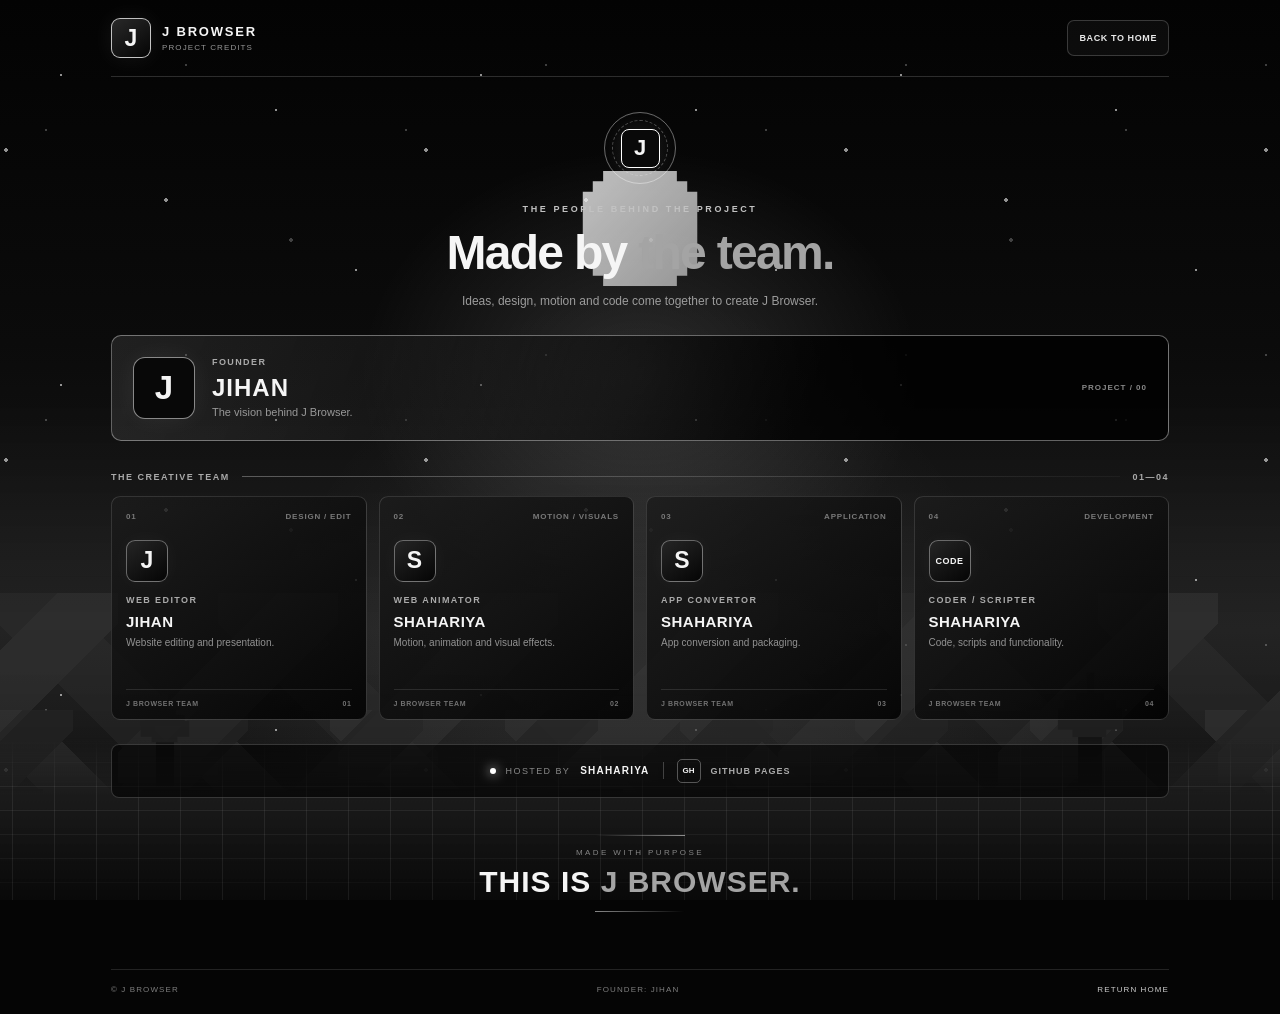
==== credits.html @ e0105125 "Create credits.html" ====
<!DOCTYPE html>
<html lang="en">
<head>
  <meta charset="UTF-8">
  <meta name="viewport" content="width=device-width, initial-scale=1">
  <meta name="theme-color" content="#050505">
  <meta name="description" content="The team and credits behind J Browser.">
  <title>Credits | J Browser</title>
  <link rel="stylesheet" href="style.css">
</head>
<body class="credits-body">
  <div class="shader-scene" aria-hidden="true">
    <div class="sky-glow"></div>
    <div class="star-field star-field-a"></div>
    <div class="star-field star-field-b"></div>
    <div class="shader-moon"></div>
    <div class="mountain mountain-back"></div>
    <div class="mountain mountain-middle"></div>
    <div class="mountain mountain-front"></div>
    <div class="block-tree tree-left"></div>
    <div class="block-tree tree-right"></div>
    <div class="ground-grid"></div>
    <div class="horizon-fog"></div>
    <div class="pixel-particles" id="pixelParticles"></div>
  </div>

  <div class="credits-shell">
    <header class="credits-nav">
      <a class="brand" href="index.html">
        <span class="brand-mark">J</span>
        <span class="brand-copy">
          <strong>J BROWSER</strong>
          <small>PROJECT CREDITS</small>
        </span>
      </a>
      <a class="ui-button return-button" href="index.html">BACK TO HOME</a>
    </header>

    <main class="credits-main">
      <section class="credits-intro">
        <div class="orbit-mark" aria-hidden="true">
          <span class="orbit orbit-a"></span>
          <span class="orbit orbit-b"></span>
          <span class="orbit-letter">J</span>
        </div>

        <p class="eyebrow">THE PEOPLE BEHIND THE PROJECT</p>
        <h1>Made by <span>the team.</span></h1>
        <p>Ideas, design, motion and code come together to create J Browser.</p>
      </section>

      <section class="founder-feature" aria-label="Founder credit">
        <div class="founder-icon">J</div>
        <div class="founder-text">
          <span class="role-tag">FOUNDER</span>
          <h2>JIHAN</h2>
          <p>The vision behind J Browser.</p>
        </div>
        <span class="feature-index">PROJECT / 00</span>
      </section>

      <div class="section-label">
        <span>THE CREATIVE TEAM</span>
        <span class="section-rule"></span>
        <span>01—04</span>
      </div>

      <section class="team-grid" aria-label="Team credits">
        <article class="team-card" style="--card-delay:0ms">
          <div class="team-card-top"><span>01</span><span>DESIGN / EDIT</span></div>
          <div class="person-mark">J</div>
          <span class="role-tag">WEB EDITOR</span>
          <h2>JIHAN</h2>
          <p>Website editing and presentation.</p>
          <div class="team-card-foot"><span>J BROWSER TEAM</span><span>01</span></div>
        </article>

        <article class="team-card" style="--card-delay:90ms">
          <div class="team-card-top"><span>02</span><span>MOTION / VISUALS</span></div>
          <div class="person-mark">S</div>
          <span class="role-tag">WEB ANIMATOR</span>
          <h2>SHAHARIYA</h2>
          <p>Motion, animation and visual effects.</p>
          <div class="team-card-foot"><span>J BROWSER TEAM</span><span>02</span></div>
        </article>

        <article class="team-card" style="--card-delay:180ms">
          <div class="team-card-top"><span>03</span><span>APPLICATION</span></div>
          <div class="person-mark">S</div>
          <span class="role-tag">APP CONVERTOR</span>
          <h2>SHAHARIYA</h2>
          <p>App conversion and packaging.</p>
          <div class="team-card-foot"><span>J BROWSER TEAM</span><span>03</span></div>
        </article>

        <article class="team-card" style="--card-delay:270ms">
          <div class="team-card-top"><span>04</span><span>DEVELOPMENT</span></div>
          <div class="person-mark code-mark">CODE</div>
          <span class="role-tag">CODER / SCRIPTER</span>
          <h2>SHAHARIYA</h2>
          <p>Code, scripts and functionality.</p>
          <div class="team-card-foot"><span>J BROWSER TEAM</span><span>04</span></div>
        </article>
      </section>

      <section class="hosting-credit" aria-label="Hosting credit">
        <span class="hosting-status"></span>
        <span class="hosting-label">HOSTED BY</span>
        <strong>SHAHARIYA</strong>
        <span class="hosting-divider"></span>
        <span class="github-monogram">GH</span>
        <span class="hosting-platform">GITHUB PAGES</span>
      </section>

      <section class="credits-signoff">
        <span class="signoff-line"></span>
        <p>MADE WITH PURPOSE</p>
        <h2>THIS IS <span>J BROWSER.</span></h2>
        <span class="signoff-line"></span>
      </section>
    </main>

    <footer class="credits-footer">
      <span>© J BROWSER</span>
      <span>FOUNDER: JIHAN</span>
      <a href="index.html">RETURN HOME</a>
    </footer>
  </div>

  <script src="script.js"></script>
</body>
</html>
---- style.css ----
:root {
  color-scheme: dark;
  --black: #050505;
  --white: #f5f5f5;
  --muted: #a2a2a2;
  --line: rgba(255,255,255,.16);
}

* {
  box-sizing: border-box;
}

html {
  min-height: 100%;
  background: var(--black);
  scroll-behavior: smooth;
}

body {
  margin: 0;
  min-height: 100vh;
  background: #050505;
  color: var(--white);
  font-family: Inter, "Segoe UI", Arial, sans-serif;
  overflow-x: hidden;
}

a {
  color: inherit;
  text-decoration: none;
}

button, input {
  font: inherit;
}

button {
  color: inherit;
  -webkit-tap-highlight-color: transparent;
}

button:focus-visible, input:focus-visible, a:focus-visible {
  outline: 2px solid #fff;
  outline-offset: 3px;
}

[hidden] {
  display: none !important;
}

.shader-scene {
  position: fixed;
  inset: 0;
  z-index: 0;
  overflow: hidden;
  pointer-events: none;
  background: #030303;
  isolation: isolate;
}

.sky-glow {
  position: absolute;
  inset: 0;
  background:
    radial-gradient(ellipse at 50% 42%, rgba(255,255,255,.13), transparent 31%),
    radial-gradient(ellipse at 50% 100%, rgba(225,225,225,.11), transparent 48%),
    linear-gradient(180deg, #030303 0%, #0b0b0b 38%, #171717 70%, #030303 100%);
  animation: skyBreath 13s ease-in-out infinite alternate;
}

.shader-moon {
  position: absolute;
  top: 19%;
  left: 50%;
  width: clamp(70px, 9vw, 118px);
  aspect-ratio: 1;
  transform: translateX(-50%);
  background: linear-gradient(135deg, #fafafa, #bdbdbd);
  clip-path: polygon(18% 0,82% 0,82% 9%,91% 9%,91% 18%,100% 18%,100% 82%,91% 82%,91% 91%,82% 91%,82% 100%,18% 100%,18% 91%,9% 91%,9% 82%,0 82%,0 18%,9% 18%,9% 9%,18% 9%);
  opacity: .76;
  filter: drop-shadow(0 0 26px rgba(255,255,255,.16));
  animation: moonFloat 9s ease-in-out infinite alternate;
}

.star-field {
  position: absolute;
  inset: -30%;
  background-repeat: repeat;
}

.star-field-a {
  opacity: .56;
  background-image:
    radial-gradient(1px 1px at 25px 35px, #fff 98%, transparent),
    radial-gradient(2px 2px at 130px 160px, #fff 98%, transparent),
    radial-gradient(1px 1px at 240px 70px, #fff 98%, transparent),
    radial-gradient(1px 1px at 320px 230px, #fff 98%, transparent),
    radial-gradient(2px 2px at 390px 110px, #fff 98%, transparent);
  background-size: 420px 310px;
  animation: starsMove 105s linear infinite;
}

.star-field-b {
  opacity: .23;
  background-image:
    radial-gradient(1px 1px at 70px 110px, #fff 98%, transparent),
    radial-gradient(1px 1px at 210px 45px, #fff 98%, transparent),
    radial-gradient(2px 2px at 315px 220px, #fff 98%, transparent);
  background-size: 360px 290px;
  animation: starsMove 145s linear infinite reverse;
}

.mountain {
  position: absolute;
  left: -8%;
  width: 116%;
  image-rendering: pixelated;
}

.mountain-back {
  bottom: 13%;
  height: 37%;
  opacity: .43;
  background:
    linear-gradient(135deg, transparent 0 39%, #303030 39% 61%, transparent 61%) 0 100% / 220px 190px repeat-x,
    linear-gradient(45deg, transparent 0 39%, #242424 39% 61%, transparent 61%) 100px 100% / 220px 190px repeat-x;
  animation: farMountains 48s ease-in-out infinite alternate;
}

.mountain-middle {
  bottom: 5%;
  height: 32%;
  opacity: .65;
  background:
    linear-gradient(135deg, transparent 0 39%, #1d1d1d 39% 61%, transparent 61%) 0 100% / 175px 145px repeat-x,
    linear-gradient(45deg, transparent 0 39%, #292929 39% 61%, transparent 61%) 82px 100% / 175px 145px repeat-x;
  animation: nearMountains 36s ease-in-out infinite alternate-reverse;
}

.mountain-front {
  bottom: -1%;
  height: 23%;
  opacity: .94;
  background:
    linear-gradient(135deg, transparent 0 38%, #090909 38% 62%, transparent 62%) 0 100% / 145px 120px repeat-x,
    linear-gradient(45deg, transparent 0 38%, #171717 38% 62%, transparent 62%) 69px 100% / 145px 120px repeat-x;
}

.block-tree {
  position: absolute;
  bottom: 12%;
  width: 22px;
  height: 65px;
  background: #0a0a0a;
  opacity: .9;
}

.block-tree::before {
  content: "";
  position: absolute;
  left: -19px;
  top: -29px;
  width: 60px;
  height: 41px;
  background: #151515;
  clip-path: polygon(28% 0,72% 0,72% 17%,90% 17%,90% 35%,100% 35%,100% 82%,75% 82%,75% 100%,23% 100%,23% 82%,0 82%,0 35%,10% 35%,10% 17%,28% 17%);
}

.block-tree::after {
  content: "";
  position: absolute;
  left: 8px;
  top: -48px;
  width: 7px;
  height: 25px;
  background: #181818;
}

.tree-left {
  left: 12%;
  transform: scale(.82);
}

.tree-right {
  right: 14%;
  transform: scale(1.08);
}

.ground-grid {
  position: absolute;
  bottom: -24%;
  left: -22%;
  width: 144%;
  height: 42%;
  transform: rotateX(55deg);
  transform-origin: top center;
  background:
    linear-gradient(rgba(255,255,255,.07) 1px, transparent 1px),
    linear-gradient(90deg, rgba(255,255,255,.07) 1px, transparent 1px),
    linear-gradient(180deg, #1c1c1c, #030303);
  background-size: 42px 42px, 42px 42px, 100% 100%;
  mask-image: linear-gradient(180deg, transparent, #000 26%);
  animation: gridShift 14s linear infinite;
}

.horizon-fog {
  position: absolute;
  inset: 43% -30% 0;
  background: linear-gradient(180deg, transparent, rgba(230,230,230,.065), transparent);
  filter: blur(26px);
  animation: fogShift 18s ease-in-out infinite alternate;
}

.pixel-particles {
  position: absolute;
  inset: 0;
  overflow: hidden;
}

.pixel-particle {
  position: absolute;
  bottom: -12px;
  width: 2px;
  height: 2px;
  background: #fff;
  opacity: 0;
  box-shadow: 0 0 7px rgba(255,255,255,.7);
  animation: pixelRise var(--duration,12s) linear var(--delay,0s) infinite;
}

.app-shell, .credits-shell {
  position: relative;
  z-index: 1;
}

.app-shell {
  display: flex;
  flex-direction: column;
  width: min(1500px, 100%);
  min-height: 100vh;
  margin: 0 auto;
}

.topbar {
  display: flex;
  align-items: center;
  gap: 25px;
  min-height: 72px;
  padding: 11px 24px;
  border-bottom: 1px solid var(--line);
  background: rgba(0,0,0,.68);
  backdrop-filter: blur(16px);
}

.brand {
  display: flex;
  align-items: center;
  gap: 11px;
  flex: 0 0 auto;
}

.brand-mark {
  display: grid;
  place-items: center;
  width: 40px;
  height: 40px;
  border: 1px solid rgba(255,255,255,.74);
  border-radius: 9px;
  background: linear-gradient(145deg,#292929,#050505);
  font-size: 23px;
  font-weight: 900;
  box-shadow: 0 0 23px rgba(255,255,255,.07);
}

.brand-copy {
  display: flex;
  flex-direction: column;
  gap: 4px;
}

.brand-copy strong {
  font-size: 13px;
  letter-spacing: 1.8px;
}

.brand-copy small {
  color: #969696;
  font-size: 8px;
  letter-spacing: 1.1px;
}

.tab-area, .tabs {
  display: flex;
  align-items: center;
  gap: 8px;
  flex: 1;
  min-width: 0;
}

.tabs {
  gap: 7px;
  overflow-x: auto;
  scrollbar-width: thin;
}

.tab {
  display: flex;
  align-items: center;
  gap: 10px;
  flex: 0 1 190px;
  min-width: 90px;
  max-width: 230px;
  padding: 9px 10px;
  border: 1px solid transparent;
  border-radius: 7px;
  background: rgba(255,255,255,.035);
  color: #aaa;
  cursor: pointer;
  transition: .2s;
}

.tab:hover {
  background: rgba(255,255,255,.075);
}

.tab.active {
  border-color: rgba(255,255,255,.27);
  background: rgba(255,255,255,.1);
  color: #fff;
}

.tab-title {
  flex: 1;
  min-width: 0;
  overflow: hidden;
  text-overflow: ellipsis;
  white-space: nowrap;
  text-align: left;
  font-size: 10px;
}

.tab-close {
  display: grid;
  place-items: center;
  width: 18px;
  height: 18px;
  border-radius: 4px;
  color: #aaa;
  font-size: 15px;
  cursor: pointer;
}

.tab-close:hover {
  background: rgba(255,255,255,.13);
  color: #fff;
}

.ui-button, .go-button {
  display: inline-flex;
  align-items: center;
  justify-content: center;
  min-height: 35px;
  padding: 0 11px;
  border: 1px solid rgba(255,255,255,.19);
  border-radius: 7px;
  background: rgba(255,255,255,.035);
  color: #e8e8e8;
  font-size: 9px;
  font-weight: 800;
  letter-spacing: .6px;
  white-space: nowrap;
  cursor: pointer;
  transition: .2s;
}

.ui-button:hover {
  border-color: #fff;
  background: #fff;
  color: #050505;
}

.ui-button:active, .go-button:active {
  transform: scale(.98);
}

.ui-button:disabled {
  opacity: .32;
  cursor: not-allowed;
}

.browser-toolbar {
  display: flex;
  align-items: center;
  gap: 8px;
  padding: 10px 24px;
  border-bottom: 1px solid var(--line);
  background: rgba(0,0,0,.57);
  backdrop-filter: blur(15px);
}

.nav-buttons {
  display: flex;
  align-items: center;
  gap: 5px;
}

.address-form {
  display: flex;
  align-items: center;
  gap: 10px;
  flex: 1;
  min-width: 0;
  height: 39px;
  padding: 4px 5px 4px 12px;
  border: 1px solid rgba(255,255,255,.18);
  border-radius: 8px;
  background: rgba(255,255,255,.045);
  transition: .2s;
}

.address-form:focus-within {
  border-color: rgba(255,255,255,.65);
  background: rgba(255,255,255,.075);
}

.address-label {
  color: #aaa;
  font-size: 8px;
  font-weight: 900;
  letter-spacing: 1px;
}

.address-form input, .search-panel input {
  flex: 1;
  width: 100%;
  min-width: 0;
  border: 0;
  outline: 0;
  background: transparent;
  color: #fff;
  font-size: 12px;
}

.address-form input::placeholder, .search-panel input::placeholder {
  color: #898989;
}

.go-button {
  min-height: 29px;
  padding: 0 14px;
  border-color: #fff;
  background: #f4f4f4;
  color: #050505;
}

.go-button:hover {
  background: #050505;
  color: #fff;
}

.main-view {
  flex: 1;
  display: flex;
  flex-direction: column;
  min-height: 0;
}

.home-screen {
  display: flex;
  flex: 1;
  flex-direction: column;
  min-height: calc(100vh - 124px);
  padding: clamp(32px,6vh,65px) 22px 18px;
  animation: fadeUp .55s ease both;
}

.hero-content {
  width: min(720px,100%);
  margin: auto;
  text-align: center;
}

.hero-mark {
  display: grid;
  place-items: center;
  width: 66px;
  height: 66px;
  margin: 0 auto 21px;
  border: 1px solid rgba(255,255,255,.5);
  border-radius: 13px;
  background: linear-gradient(145deg,#252525,#050505);
  box-shadow: 0 0 30px rgba(255,255,255,.08);
  animation: markFloat 5s ease-in-out infinite;
}

.hero-mark span {
  font-size: 38px;
  font-weight: 900;
  text-shadow: 0 0 15px rgba(255,255,255,.23);
}

.eyebrow {
  margin: 0 0 12px;
  color: #c2c2c2;
  font-size: 9px;
  font-weight: 800;
  letter-spacing: 2.6px;
}

.hero-content h1, .credits-intro h1 {
  margin: 0;
  font-size: clamp(35px,5vw,54px);
  line-height: 1.12;
  letter-spacing: -1.7px;
}

.hero-content h1 span, .credits-intro h1 span, .credits-signoff h2 span {
  color: #a4a4a4;
}

.hero-subtitle {
  margin: 13px 0 26px;
  color: #adadad;
  font-size: 13px;
}

.search-panel {
  display: flex;
  align-items: center;
  gap: 11px;
  width: min(630px,100%);
  height: 54px;
  margin: 0 auto;
  padding: 6px 7px 6px 15px;
  border: 1px solid rgba(255,255,255,.3);
  border-radius: 10px;
  background: rgba(0,0,0,.7);
  box-shadow: 0 12px 40px rgba(0,0,0,.22);
  transition: .25s;
}

.search-panel:focus-within {
  border-color: #fff;
  box-shadow: 0 0 27px rgba(255,255,255,.075);
}

.search-glyph {
  color: #aaa;
  font-size: 8px;
  font-weight: 800;
  letter-spacing: 1px;
}

.search-panel button {
  height: 39px;
  padding: 0 14px;
  border: 1px solid #fff;
  border-radius: 6px;
  background: #f4f4f4;
  color: #050505;
  font-size: 9px;
  font-weight: 900;
  letter-spacing: .7px;
  cursor: pointer;
  transition: .2s;
}

.search-panel button:hover {
  background: #050505;
  color: #fff;
}

.quick-links {
  display: flex;
  justify-content: center;
  flex-wrap: wrap;
  gap: 10px;
  margin: 22px 0 0;
}

.quick-link {
  display: flex;
  align-items: center;
  gap: 9px;
  min-width: 118px;
  padding: 10px 13px;
  border: 1px solid var(--line);
  border-radius: 9px;
  background: rgba(0,0,0,.52);
  color: #ddd;
  font-size: 11px;
  cursor: pointer;
  transition: .23s;
}

.quick-link:hover {
  transform: translateY(-3px);
  border-color: rgba(255,255,255,.7);
  background: rgba(255,255,255,.1);
}

.quick-monogram {
  display: grid;
  place-items: center;
  width: 28px;
  height: 28px;
  border: 1px solid rgba(255,255,255,.21);
  border-radius: 7px;
  background: rgba(255,255,255,.06);
  color: #fff;
  font-size: 10px;
  font-weight: 900;
}

.credits-link {
  display: flex;
  align-items: center;
  gap: 13px;
  width: min(500px,100%);
  margin: 43px auto 0;
  padding: 15px 17px;
  border: 1px solid rgba(255,255,255,.22);
  border-radius: 10px;
  background: rgba(0,0,0,.59);
  text-align: left;
  transition: .25s;
}

.credits-link:hover {
  transform: translateY(-3px);
  border-color: #eee;
  background: rgba(255,255,255,.075);
}

.credits-stamp {
  display: grid;
  place-items: center;
  width: 36px;
  height: 36px;
  border: 1px solid rgba(255,255,255,.28);
  border-radius: 8px;
  font-size: 11px;
  font-weight: 900;
}

.credits-link-copy {
  display: flex;
  flex: 1;
  flex-direction: column;
  gap: 4px;
}

.credits-link-copy strong {
  font-size: 10px;
  letter-spacing: 1px;
}

.credits-link-copy small {
  color: #999;
  font-size: 10px;
}

.credits-link-label {
  color: #aaa;
  font-size: 8px;
  font-weight: 900;
  letter-spacing: .8px;
}

.home-footer {
  display: flex;
  justify-content: space-between;
  gap: 12px;
  width: min(1000px,100%);
  margin: 35px auto 0;
  padding: 16px 0 2px;
  border-top: 1px solid rgba(255,255,255,.11);
  color: #8a8a8a;
  font-size: 8px;
  letter-spacing: 1px;
}

.web-screen {
  display: flex;
  flex-direction: column;
  min-height: calc(100vh - 145px);
  padding: 12px 16px 16px;
  animation: fadeUp .3s ease both;
}

.web-status {
  display: flex;
  align-items: center;
  gap: 9px;
  min-height: 32px;
  padding-bottom: 10px;
  color: #aaa;
  font-size: 10px;
}

.status-indicator {
  width: 6px;
  height: 6px;
  border-radius: 50%;
  background: #ddd;
  box-shadow: 0 0 8px #fff;
}

.web-hint {
  margin-left: auto;
  color: #777;
}

.frame-holder {
  flex: 1;
  min-height: 380px;
  overflow: hidden;
  border: 1px solid var(--line);
  border-radius: 10px;
  background: #fff;
}

.frame-holder iframe {
  display: block;
  width: 100%;
  height: 100%;
  min-height: 380px;
  border: 0;
  background: #fff;
}

.embed-note {
  display: flex;
  align-items: center;
  justify-content: space-between;
  flex-wrap: wrap;
  gap: 10px;
  padding-top: 10px;
  color: #999;
  font-size: 10px;
}

.credits-shell {
  width: min(1110px,100%);
  min-height: 100vh;
  margin: 0 auto;
  padding: 0 26px;
}

.credits-nav {
  display: flex;
  align-items: center;
  justify-content: space-between;
  gap: 16px;
  padding: 18px 0;
  border-bottom: 1px solid var(--line);
}

.return-button {
  min-height: 36px;
}

.credits-main {
  padding: 23px 0 30px;
}

.credits-intro {
  text-align: center;
  padding: 12px 0 24px;
  animation: fadeUp .6s ease both;
}

.orbit-mark {
  position: relative;
  display: grid;
  place-items: center;
  width: 72px;
  height: 72px;
  margin: 0 auto 20px;
}

.orbit {
  position: absolute;
  inset: 0;
  border: 1px solid rgba(255,255,255,.4);
  border-radius: 50%;
}

.orbit-a {
  animation: orbitSpin 11s linear infinite;
}

.orbit-b {
  inset: 8px;
  border-style: dashed;
  opacity: .7;
  animation: orbitSpin 16s linear infinite reverse;
}

.orbit-letter {
  display: grid;
  place-items: center;
  width: 39px;
  height: 39px;
  border: 1px solid #fff;
  border-radius: 8px;
  background: #090909;
  font-size: 22px;
  font-weight: 900;
  box-shadow: 0 0 22px rgba(255,255,255,.1);
}

.credits-intro h1 {
  font-size: clamp(34px,4.6vw,48px);
}

.credits-intro > p:last-child {
  margin: 12px 0 0;
  color: #9c9c9c;
  font-size: 12px;
  line-height: 1.6;
}

.founder-feature {
  position: relative;
  display: flex;
  align-items: center;
  gap: 17px;
  overflow: hidden;
  padding: 21px;
  border: 1px solid rgba(255,255,255,.38);
  border-radius: 10px;
  background: linear-gradient(110deg,rgba(255,255,255,.09),rgba(0,0,0,.8) 66%);
  animation: fadeUp .65s ease both;
}

.founder-feature::after {
  content: "";
  position: absolute;
  top: -100%;
  left: -55%;
  width: 30%;
  height: 300%;
  transform: rotate(23deg);
  background: linear-gradient(90deg,transparent,rgba(255,255,255,.1),transparent);
  animation: shinePass 8s ease-in-out infinite;
}

.founder-icon {
  display: grid;
  place-items: center;
  width: 62px;
  height: 62px;
  flex-shrink: 0;
  border: 1px solid rgba(255,255,255,.52);
  border-radius: 12px;
  background: #080808;
  font-size: 33px;
  font-weight: 900;
  box-shadow: 0 0 26px rgba(255,255,255,.06);
}

.founder-text {
  position: relative;
  z-index: 1;
}

.role-tag {
  display: block;
  color: #aaa;
  font-size: 9px;
  font-weight: 900;
  letter-spacing: 1.4px;
}

.founder-text h2 {
  margin: 7px 0 4px;
  font-size: 24px;
  letter-spacing: 1px;
}

.founder-text p {
  margin: 0;
  color: #999;
  font-size: 11px;
}

.feature-index {
  margin-left: auto;
  color: #888;
  font-size: 8px;
  font-weight: 800;
  letter-spacing: 1px;
  white-space: nowrap;
}

.section-label {
  display: flex;
  align-items: center;
  gap: 12px;
  margin: 31px 0 14px;
  color: #aaa;
  font-size: 9px;
  font-weight: 900;
  letter-spacing: 1.5px;
}

.section-rule {
  height: 1px;
  flex: 1;
  background: linear-gradient(90deg,rgba(255,255,255,.3),rgba(255,255,255,.04));
}

.team-grid {
  display: grid;
  grid-template-columns: repeat(4,minmax(0,1fr));
  gap: 12px;
}

.team-card {
  position: relative;
  display: flex;
  flex-direction: column;
  min-height: 224px;
  overflow: hidden;
  padding: 15px 14px 12px;
  border: 1px solid rgba(255,255,255,.16);
  border-radius: 9px;
  background: linear-gradient(145deg,rgba(28,28,28,.83),rgba(0,0,0,.84));
  animation: cardReveal .7s ease var(--card-delay,0ms) both;
  transition: transform .28s,border-color .28s,background .28s,box-shadow .28s;
}

.team-card::before {
  content: "";
  position: absolute;
  top: 0;
  left: -100%;
  width: 70%;
  height: 1px;
  background: linear-gradient(90deg,transparent,#fff,transparent);
  transition: left .55s;
}

.team-card:hover {
  transform: translateY(-5px);
  border-color: rgba(255,255,255,.66);
  background: linear-gradient(145deg,rgba(46,46,46,.9),rgba(0,0,0,.9));
  box-shadow: 0 14px 32px rgba(0,0,0,.25),0 0 20px rgba(255,255,255,.04);
}

.team-card:hover::before {
  left: 135%;
}

.team-card-top {
  display: flex;
  justify-content: space-between;
  gap: 8px;
  color: #797979;
  font-size: 8px;
  font-weight: 800;
  letter-spacing: .8px;
}

.person-mark {
  display: grid;
  place-items: center;
  width: 42px;
  height: 42px;
  margin: 19px 0 13px;
  border: 1px solid rgba(255,255,255,.38);
  border-radius: 9px;
  background: linear-gradient(145deg,#252525,#050505);
  font-size: 23px;
  font-weight: 900;
  box-shadow: 0 0 20px rgba(255,255,255,.04);
}

.code-mark {
  font-size: 9px;
  letter-spacing: .5px;
}

.team-card h2 {
  margin: 8px 0 5px;
  font-size: 15px;
  letter-spacing: .5px;
  overflow-wrap: anywhere;
}

.team-card p {
  margin: 0 0 16px;
  color: #929292;
  font-size: 10px;
  line-height: 1.55;
}

.team-card-foot {
  display: flex;
  justify-content: space-between;
  gap: 8px;
  margin-top: auto;
  padding-top: 10px;
  border-top: 1px solid rgba(255,255,255,.11);
  color: #727272;
  font-size: 7px;
  font-weight: 800;
  letter-spacing: .6px;
}

.hosting-credit {
  display: flex;
  align-items: center;
  justify-content: center;
  flex-wrap: wrap;
  gap: 10px;
  margin: 24px auto 0;
  padding: 14px 16px;
  border: 1px solid rgba(255,255,255,.18);
  border-radius: 8px;
  background: rgba(0,0,0,.58);
  animation: fadeUp .8s ease both;
}

.hosting-status {
  width: 6px;
  height: 6px;
  border-radius: 50%;
  background: #fff;
  box-shadow: 0 0 11px #fff;
  animation: statusPulse 2s ease-in-out infinite;
}

.hosting-label {
  color: #888;
  font-size: 9px;
  letter-spacing: 1.4px;
}

.hosting-credit strong {
  font-size: 10px;
  letter-spacing: 1.2px;
}

.hosting-divider {
  width: 1px;
  height: 17px;
  margin: 0 3px;
  background: rgba(255,255,255,.22);
}

.github-monogram {
  display: grid;
  place-items: center;
  width: 24px;
  height: 24px;
  border: 1px solid rgba(255,255,255,.3);
  border-radius: 5px;
  font-size: 8px;
  font-weight: 900;
}

.hosting-platform {
  color: #aaa;
  font-size: 9px;
  font-weight: 800;
  letter-spacing: 1px;
}

.credits-signoff {
  display: flex;
  flex-wrap: wrap;
  align-items: center;
  justify-content: center;
  gap: 12px;
  margin: 37px 0 27px;
  text-align: center;
}

.signoff-line {
  width: clamp(24px,8vw,90px);
  height: 1px;
  background: linear-gradient(90deg,transparent,rgba(255,255,255,.52));
}

.signoff-line:last-child {
  transform: rotate(180deg);
}

.credits-signoff p {
  flex-basis: 100%;
  margin: 0 0 -4px;
  color: #858585;
  font-size: 8px;
  letter-spacing: 2.4px;
}

.credits-signoff h2 {
  flex-basis: 100%;
  margin: 0;
  font-size: clamp(22px,3vw,30px);
  letter-spacing: 1px;
}

.credits-footer {
  display: flex;
  align-items: center;
  justify-content: space-between;
  gap: 12px;
  padding: 15px 0 20px;
  border-top: 1px solid rgba(255,255,255,.12);
  color: #7e7e7e;
  font-size: 8px;
  letter-spacing: 1.1px;
}

.credits-footer a {
  color: #ccc;
}

.credits-footer a:hover {
  color: #fff;
  text-decoration: underline;
}

@keyframes skyBreath {
  from { filter: brightness(.78); }
  to { filter: brightness(1.14); }
}

@keyframes moonFloat {
  from { margin-top: 0; opacity: .56; }
  to { margin-top: 9px; opacity: .84; }
}

@keyframes starsMove {
  from { transform: translate3d(0,0,0); }
  to { transform: translate3d(190px,140px,0); }
}

@keyframes farMountains {
  from { transform: translateX(-1.5%); }
  to { transform: translateX(1.5%); }
}

@keyframes nearMountains {
  from { transform: translateX(1%); }
  to { transform: translateX(-1%); }
}

@keyframes gridShift {
  from { background-position: 0 0,0 0,0 0; }
  to { background-position: 0 42px,42px 0,0 0; }
}

@keyframes fogShift {
  from { transform: translateX(-6%); opacity: .4; }
  to { transform: translateX(7%); opacity: .8; }
}

@keyframes pixelRise {
  0% { transform: translate3d(0,0,0); opacity: 0; }
  12% { opacity: .45; }
  85% { opacity: .2; }
  100% { transform: translate3d(var(--drift,20px),-102vh,0); opacity: 0; }
}

@keyframes markFloat {
  0%,100% { transform: translateY(0); }
  50% { transform: translateY(-5px); }
}

@keyframes orbitSpin {
  to { transform: rotate(360deg); }
}

@keyframes fadeUp {
  from { opacity: 0; transform: translateY(11px); }
  to { opacity: 1; transform: translateY(0); }
}

@keyframes cardReveal {
  from { opacity: 0; transform: translateY(13px); }
  to { opacity: 1; transform: translateY(0); }
}

@keyframes shinePass {
  0%,30% { left: -55%; }
  70%,100% { left: 135%; }
}

@keyframes statusPulse {
  0%,100% { opacity: .45; box-shadow: 0 0 4px #fff; }
  50% { opacity: 1; box-shadow: 0 0 12px #fff; }
}

@media (max-width: 900px) {
  .topbar { gap: 14px; padding: 10px 14px; }
  .browser-toolbar { padding: 10px 14px; }
  .team-grid { grid-template-columns: repeat(2,minmax(0,1fr)); }
  .credits-shell { padding: 0 18px; }
}

@media (max-width: 620px) {
  .topbar { align-items: flex-start; flex-direction: column; gap: 10px; padding: 11px 12px; }
  .brand-mark { width: 36px; height: 36px; }
  .tab-area { width: 100%; }
  .tab { flex-basis: 125px; }
  .ui-button { min-height: 33px; padding: 0 9px; font-size: 8px; }
  .browser-toolbar { flex-wrap: wrap; gap: 7px; padding: 9px 10px; }
  .nav-buttons { gap: 4px; }
  .address-form { order: 2; flex-basis: 100%; }
  .outside-button { margin-left: auto; }
  .home-screen { min-height: calc(100vh - 170px); padding: 35px 14px 14px; }
  .hero-mark { width: 59px; height: 59px; }
  .hero-mark span { font-size: 32px; }
  .hero-content h1 { font-size: 36px; }
  .hero-subtitle { font-size: 12px; }
  .search-panel { height: 51px; gap: 8px; padding-left: 10px; }
  .search-glyph { font-size: 7px; }
  .search-panel input { font-size: 11px; }
  .search-panel button { height: 37px; padding: 0 9px; font-size: 8px; }
  .quick-links { display: grid; grid-template-columns: repeat(2,minmax(0,1fr)); gap: 8px; margin-top: 17px; }
  .quick-link { min-width: 0; padding: 8px 10px; }
  .credits-link { margin-top: 27px; padding: 11px; gap: 9px; }
  .credits-link-copy strong { font-size: 8px; }
  .credits-link-copy small { font-size: 9px; }
  .credits-link-label { font-size: 7px; }
  .home-footer { flex-wrap: wrap; justify-content: center; font-size: 7px; gap: 8px 14px; }
  .credits-shell { padding: 0 13px; }
  .credits-nav { padding: 13px 0; }
  .credits-main { padding-top: 16px; }
  .credits-intro { padding: 8px 0 21px; }
  .credits-intro h1 { font-size: 34px; letter-spacing: -1px; }
  .credits-intro > p:last-child { max-width: 320px; margin: 10px auto 0; font-size: 11px; }
  .orbit-mark { width: 62px; height: 62px; margin-bottom: 16px; }
  .founder-feature { gap: 11px; padding: 14px; }
  .founder-icon { width: 49px; height: 49px; font-size: 27px; }
  .founder-text h2 { font-size: 21px; }
  .founder-text p { font-size: 9px; }
  .feature-index { max-width: 70px; white-space: normal; text-align: right; line-height: 1.5; font-size: 7px; }
  .section-label { gap: 8px; font-size: 8px; }
  .team-grid { gap: 8px; }
  .team-card { min-height: 212px; padding: 12px 10px 10px; }
  .team-card-top { font-size: 7px; }
  .person-mark { width: 37px; height: 37px; margin: 16px 0 12px; font-size: 20px; }
  .team-card h2 { font-size: 13px; }
  .team-card p { font-size: 9px; }
  .team-card-foot { font-size: 6px; letter-spacing: .4px; }
  .hosting-credit { gap: 7px; padding: 12px 9px; }
  .hosting-label,.hosting-platform { font-size: 8px; }
  .hosting-credit strong { font-size: 9px; }
  .credits-signoff { margin: 31px 0 22px; gap: 7px; }
  .credits-signoff h2 { font-size: 22px; }
  .credits-footer { font-size: 7px; }
  .web-screen { min-height: calc(100vh - 175px); padding: 9px; }
  .web-hint { display: none; }
  .frame-holder,.frame-holder iframe { min-height: 340px; }
  .embed-note { align-items: flex-start; flex-direction: column; }
}

@media (prefers-reduced-motion: reduce) {
  *,*::before,*::after {
    animation-duration: .01ms !important;
    animation-iteration-count: 1 !important;
    scroll-behavior: auto !important;
    transition-duration: .01ms !important;
  }
}
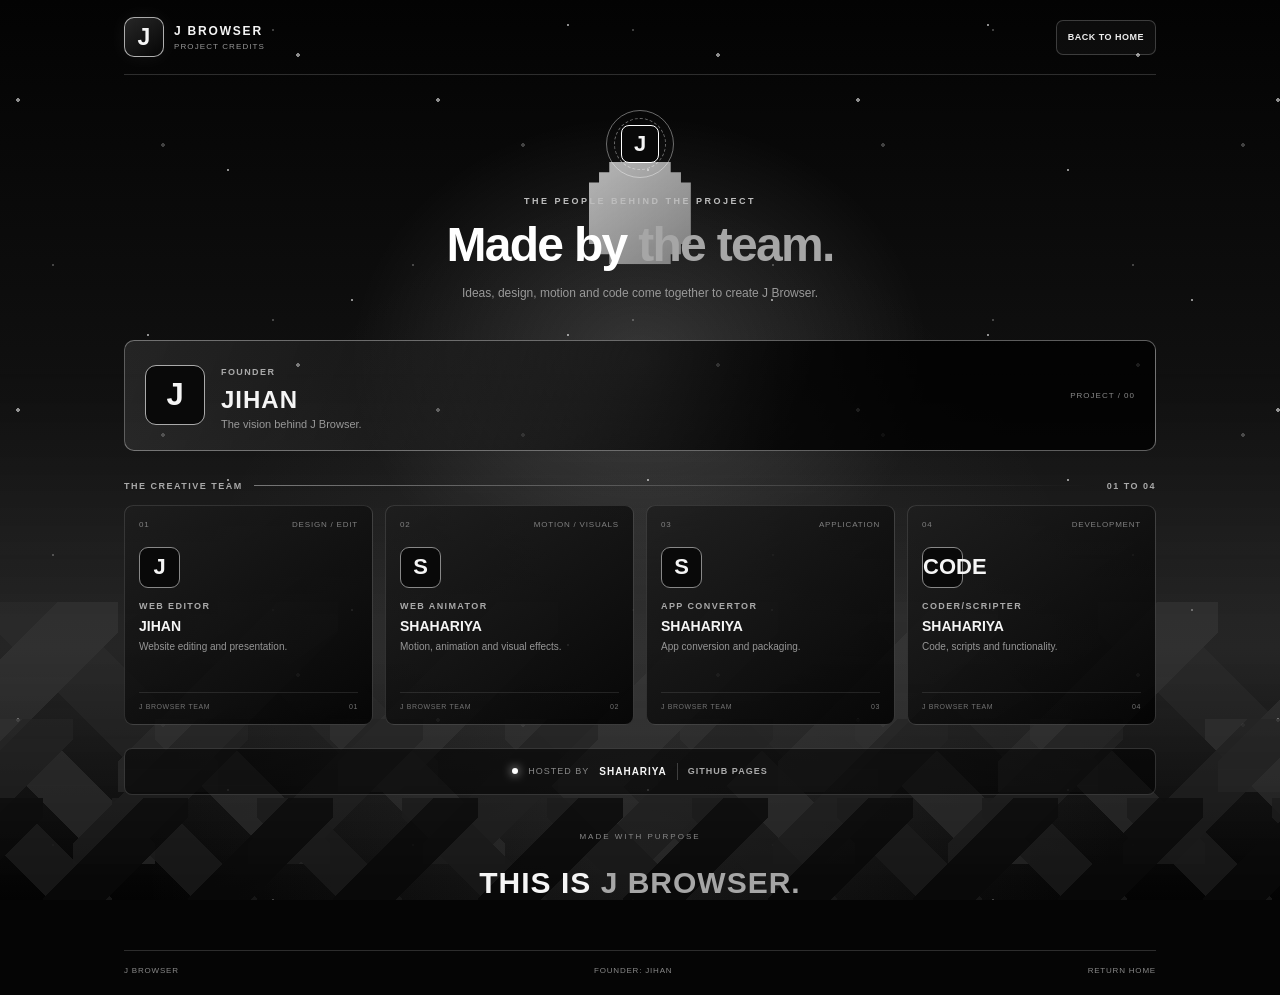
==== commit e9e62367: "Update credits.html" ====
--- a/credits.html
+++ b/credits.html
@@ -5,124 +5,116 @@
   <meta charset="UTF-8">
   <meta name="viewport" content="width=device-width, initial-scale=1">
   <meta name="theme-color" content="#050505">
-  <meta name="description" content="The team and credits behind J Browser.">
   <title>Credits | J Browser</title>
   <link rel="stylesheet" href="style.css">
 </head>
-<body class="credits-body">
+<body>
   <div class="shader-scene" aria-hidden="true">
-    <div class="sky-glow"></div>
-    <div class="star-field star-field-a"></div>
-    <div class="star-field star-field-b"></div>
+    <div class="shader-sky"></div>
+    <div class="shader-stars stars-a"></div>
+    <div class="shader-stars stars-b"></div>
     <div class="shader-moon"></div>
-    <div class="mountain mountain-back"></div>
-    <div class="mountain mountain-middle"></div>
-    <div class="mountain mountain-front"></div>
-    <div class="block-tree tree-left"></div>
-    <div class="block-tree tree-right"></div>
-    <div class="ground-grid"></div>
-    <div class="horizon-fog"></div>
-    <div class="pixel-particles" id="pixelParticles"></div>
+    <div class="terrain terrain-back"></div>
+    <div class="terrain terrain-middle"></div>
+    <div class="terrain terrain-front"></div>
+    <div class="shader-fog"></div>
+    <div class="particle-layer" id="particleLayer"></div>
   </div>
 
   <div class="credits-shell">
-    <header class="credits-nav">
+    <header class="credits-topbar">
       <a class="brand" href="index.html">
-        <span class="brand-mark">J</span>
-        <span class="brand-copy">
+        <span class="brand-logo">J</span>
+        <span class="brand-text">
           <strong>J BROWSER</strong>
           <small>PROJECT CREDITS</small>
         </span>
       </a>
-      <a class="ui-button return-button" href="index.html">BACK TO HOME</a>
+      <a class="credits-nav-link" href="index.html">BACK TO HOME</a>
     </header>
 
     <main class="credits-main">
       <section class="credits-intro">
-        <div class="orbit-mark" aria-hidden="true">
-          <span class="orbit orbit-a"></span>
-          <span class="orbit orbit-b"></span>
-          <span class="orbit-letter">J</span>
+        <div class="orbit-logo" aria-hidden="true">
+          <span class="orbit-ring"></span>
+          <span class="orbit-ring"></span>
+          <span class="orbit-core">J</span>
         </div>
-
         <p class="eyebrow">THE PEOPLE BEHIND THE PROJECT</p>
         <h1>Made by <span>the team.</span></h1>
         <p>Ideas, design, motion and code come together to create J Browser.</p>
       </section>
 
-      <section class="founder-feature" aria-label="Founder credit">
-        <div class="founder-icon">J</div>
-        <div class="founder-text">
-          <span class="role-tag">FOUNDER</span>
+      <section class="founder-card">
+        <div class="founder-mark">J</div>
+        <div class="founder-details">
+          <span class="role-name">FOUNDER</span>
           <h2>JIHAN</h2>
           <p>The vision behind J Browser.</p>
         </div>
-        <span class="feature-index">PROJECT / 00</span>
+        <span class="founder-code">PROJECT / 00</span>
       </section>
 
-      <div class="section-label">
+      <div class="section-title">
         <span>THE CREATIVE TEAM</span>
-        <span class="section-rule"></span>
-        <span>01—04</span>
+        <span class="section-line"></span>
+        <span>01 TO 04</span>
       </div>
 
-      <section class="team-grid" aria-label="Team credits">
-        <article class="team-card" style="--card-delay:0ms">
-          <div class="team-card-top"><span>01</span><span>DESIGN / EDIT</span></div>
-          <div class="person-mark">J</div>
-          <span class="role-tag">WEB EDITOR</span>
-          <h2>JIHAN</h2>
+      <section class="credit-grid">
+        <article class="credit-card" style="--delay:0ms">
+          <div class="credit-card-top"><span>01</span><span>DESIGN / EDIT</span></div>
+          <div class="credit-avatar">J</div>
+          <span class="role-name">WEB EDITOR</span>
+          <h3>JIHAN</h3>
           <p>Website editing and presentation.</p>
-          <div class="team-card-foot"><span>J BROWSER TEAM</span><span>01</span></div>
+          <div class="credit-card-foot"><span>J BROWSER TEAM</span><span>01</span></div>
         </article>
 
-        <article class="team-card" style="--card-delay:90ms">
-          <div class="team-card-top"><span>02</span><span>MOTION / VISUALS</span></div>
-          <div class="person-mark">S</div>
-          <span class="role-tag">WEB ANIMATOR</span>
-          <h2>SHAHARIYA</h2>
+        <article class="credit-card" style="--delay:90ms">
+          <div class="credit-card-top"><span>02</span><span>MOTION / VISUALS</span></div>
+          <div class="credit-avatar">S</div>
+          <span class="role-name">WEB ANIMATOR</span>
+          <h3>SHAHARIYA</h3>
           <p>Motion, animation and visual effects.</p>
-          <div class="team-card-foot"><span>J BROWSER TEAM</span><span>02</span></div>
+          <div class="credit-card-foot"><span>J BROWSER TEAM</span><span>02</span></div>
         </article>
 
-        <article class="team-card" style="--card-delay:180ms">
-          <div class="team-card-top"><span>03</span><span>APPLICATION</span></div>
-          <div class="person-mark">S</div>
-          <span class="role-tag">APP CONVERTOR</span>
-          <h2>SHAHARIYA</h2>
+        <article class="credit-card" style="--delay:180ms">
+          <div class="credit-card-top"><span>03</span><span>APPLICATION</span></div>
+          <div class="credit-avatar">S</div>
+          <span class="role-name">APP CONVERTOR</span>
+          <h3>SHAHARIYA</h3>
           <p>App conversion and packaging.</p>
-          <div class="team-card-foot"><span>J BROWSER TEAM</span><span>03</span></div>
+          <div class="credit-card-foot"><span>J BROWSER TEAM</span><span>03</span></div>
         </article>
 
-        <article class="team-card" style="--card-delay:270ms">
-          <div class="team-card-top"><span>04</span><span>DEVELOPMENT</span></div>
-          <div class="person-mark code-mark">CODE</div>
-          <span class="role-tag">CODER / SCRIPTER</span>
-          <h2>SHAHARIYA</h2>
+        <article class="credit-card" style="--delay:270ms">
+          <div class="credit-card-top"><span>04</span><span>DEVELOPMENT</span></div>
+          <div class="credit-avatar">CODE</div>
+          <span class="role-name">CODER/SCRIPTER</span>
+          <h3>SHAHARIYA</h3>
           <p>Code, scripts and functionality.</p>
-          <div class="team-card-foot"><span>J BROWSER TEAM</span><span>04</span></div>
+          <div class="credit-card-foot"><span>J BROWSER TEAM</span><span>04</span></div>
         </article>
       </section>
 
-      <section class="hosting-credit" aria-label="Hosting credit">
-        <span class="hosting-status"></span>
-        <span class="hosting-label">HOSTED BY</span>
+      <section class="hosted-credit">
+        <span class="hosted-light"></span>
+        <span class="hosted-label">HOSTED BY</span>
         <strong>SHAHARIYA</strong>
-        <span class="hosting-divider"></span>
-        <span class="github-monogram">GH</span>
-        <span class="hosting-platform">GITHUB PAGES</span>
+        <span class="hosted-divider"></span>
+        <span class="hosted-platform">GITHUB PAGES</span>
       </section>
 
       <section class="credits-signoff">
-        <span class="signoff-line"></span>
         <p>MADE WITH PURPOSE</p>
         <h2>THIS IS <span>J BROWSER.</span></h2>
-        <span class="signoff-line"></span>
       </section>
     </main>
 
     <footer class="credits-footer">
-      <span>© J BROWSER</span>
+      <span>J BROWSER</span>
       <span>FOUNDER: JIHAN</span>
       <a href="index.html">RETURN HOME</a>
     </footer>
--- a/style.css
+++ b/style.css
@@ -1,53 +1,41 @@
 
 :root {
   color-scheme: dark;
-  --black: #050505;
-  --white: #f5f5f5;
-  --muted: #a2a2a2;
+  --bg: #050505;
+  --fg: #f5f5f5;
+  --muted: #a1a1a1;
   --line: rgba(255,255,255,.16);
-}
-
-* {
-  box-sizing: border-box;
-}
+  --glass: rgba(5,5,5,.78);
+}
+
+* { box-sizing: border-box; }
 
 html {
   min-height: 100%;
-  background: var(--black);
+  background: var(--bg);
   scroll-behavior: smooth;
 }
 
 body {
+  min-height: 100vh;
   margin: 0;
-  min-height: 100vh;
-  background: #050505;
-  color: var(--white);
+  overflow-x: hidden;
+  color: var(--fg);
+  background: var(--bg);
   font-family: Inter, "Segoe UI", Arial, sans-serif;
-  overflow-x: hidden;
-}
-
-a {
-  color: inherit;
-  text-decoration: none;
-}
-
-button, input {
-  font: inherit;
-}
-
-button {
-  color: inherit;
-  -webkit-tap-highlight-color: transparent;
-}
-
-button:focus-visible, input:focus-visible, a:focus-visible {
-  outline: 2px solid #fff;
+}
+
+button, input, select { font: inherit; }
+button { color: inherit; cursor: pointer; -webkit-tap-highlight-color: transparent; }
+a { color: inherit; text-decoration: none; }
+[hidden] { display: none !important; }
+
+button:focus-visible, input:focus-visible, select:focus-visible, a:focus-visible {
+  outline: 2px solid white;
   outline-offset: 3px;
 }
 
-[hidden] {
-  display: none !important;
-}
+/* Animated shader-inspired background */
 
 .shader-scene {
   position: fixed;
@@ -59,185 +47,127 @@
   isolation: isolate;
 }
 
-.sky-glow {
+.shader-sky {
   position: absolute;
   inset: 0;
   background:
-    radial-gradient(ellipse at 50% 42%, rgba(255,255,255,.13), transparent 31%),
-    radial-gradient(ellipse at 50% 100%, rgba(225,225,225,.11), transparent 48%),
-    linear-gradient(180deg, #030303 0%, #0b0b0b 38%, #171717 70%, #030303 100%);
-  animation: skyBreath 13s ease-in-out infinite alternate;
+    radial-gradient(ellipse at 50% 40%, rgba(255,255,255,.15), transparent 32%),
+    radial-gradient(ellipse at 50% 95%, rgba(210,210,210,.1), transparent 55%),
+    linear-gradient(180deg, #030303 0%, #101010 42%, #191919 72%, #030303 100%);
+  animation: skyLight 13s ease-in-out infinite alternate;
 }
 
 .shader-moon {
   position: absolute;
-  top: 19%;
   left: 50%;
-  width: clamp(70px, 9vw, 118px);
+  top: 18%;
+  width: clamp(65px, 8vw, 110px);
   aspect-ratio: 1;
   transform: translateX(-50%);
-  background: linear-gradient(135deg, #fafafa, #bdbdbd);
-  clip-path: polygon(18% 0,82% 0,82% 9%,91% 9%,91% 18%,100% 18%,100% 82%,91% 82%,91% 91%,82% 91%,82% 100%,18% 100%,18% 91%,9% 91%,9% 82%,0 82%,0 18%,9% 18%,9% 9%,18% 9%);
-  opacity: .76;
-  filter: drop-shadow(0 0 26px rgba(255,255,255,.16));
-  animation: moonFloat 9s ease-in-out infinite alternate;
-}
-
-.star-field {
+  background: linear-gradient(145deg, #fff, #a6a6a6);
+  clip-path: polygon(20% 0,80% 0,80% 10%,90% 10%,90% 20%,100% 20%,100% 80%,90% 80%,90% 90%,80% 90%,80% 100%,20% 100%,20% 90%,10% 90%,10% 80%,0 80%,0 20%,10% 20%,10% 10%,20% 10%);
+  opacity: .7;
+  filter: drop-shadow(0 0 22px rgba(255,255,255,.15));
+  animation: moonFloat 8s ease-in-out infinite alternate;
+}
+
+.shader-stars {
   position: absolute;
-  inset: -30%;
+  inset: -40%;
   background-repeat: repeat;
 }
 
-.star-field-a {
-  opacity: .56;
+.stars-a {
+  opacity: .54;
   background-image:
-    radial-gradient(1px 1px at 25px 35px, #fff 98%, transparent),
-    radial-gradient(2px 2px at 130px 160px, #fff 98%, transparent),
-    radial-gradient(1px 1px at 240px 70px, #fff 98%, transparent),
-    radial-gradient(1px 1px at 320px 230px, #fff 98%, transparent),
-    radial-gradient(2px 2px at 390px 110px, #fff 98%, transparent);
+    radial-gradient(1px 1px at 24px 40px,#fff 98%,transparent),
+    radial-gradient(2px 2px at 110px 150px,#fff 98%,transparent),
+    radial-gradient(1px 1px at 240px 75px,#fff 98%,transparent),
+    radial-gradient(1px 1px at 320px 220px,#fff 98%,transparent),
+    radial-gradient(2px 2px at 390px 105px,#fff 98%,transparent);
   background-size: 420px 310px;
-  animation: starsMove 105s linear infinite;
-}
-
-.star-field-b {
+  animation: starFlow 105s linear infinite;
+}
+
+.stars-b {
   opacity: .23;
   background-image:
-    radial-gradient(1px 1px at 70px 110px, #fff 98%, transparent),
-    radial-gradient(1px 1px at 210px 45px, #fff 98%, transparent),
-    radial-gradient(2px 2px at 315px 220px, #fff 98%, transparent);
+    radial-gradient(1px 1px at 65px 100px,#fff 98%,transparent),
+    radial-gradient(1px 1px at 205px 45px,#fff 98%,transparent),
+    radial-gradient(2px 2px at 315px 215px,#fff 98%,transparent);
   background-size: 360px 290px;
-  animation: starsMove 145s linear infinite reverse;
-}
-
-.mountain {
+  animation: starFlow 140s linear infinite reverse;
+}
+
+.terrain {
   position: absolute;
   left: -8%;
   width: 116%;
   image-rendering: pixelated;
 }
 
-.mountain-back {
-  bottom: 13%;
-  height: 37%;
-  opacity: .43;
+.terrain-back {
+  bottom: 12%;
+  height: 38%;
+  opacity: .45;
   background:
-    linear-gradient(135deg, transparent 0 39%, #303030 39% 61%, transparent 61%) 0 100% / 220px 190px repeat-x,
-    linear-gradient(45deg, transparent 0 39%, #242424 39% 61%, transparent 61%) 100px 100% / 220px 190px repeat-x;
-  animation: farMountains 48s ease-in-out infinite alternate;
-}
-
-.mountain-middle {
-  bottom: 5%;
-  height: 32%;
-  opacity: .65;
+    linear-gradient(135deg,transparent 0 39%,#343434 39% 61%,transparent 61%) 0 100% / 220px 190px repeat-x,
+    linear-gradient(45deg,transparent 0 39%,#242424 39% 61%,transparent 61%) 100px 100% / 220px 190px repeat-x;
+  animation: farTerrain 45s ease-in-out infinite alternate;
+}
+
+.terrain-middle {
+  bottom: 4%;
+  height: 31%;
+  opacity: .72;
   background:
-    linear-gradient(135deg, transparent 0 39%, #1d1d1d 39% 61%, transparent 61%) 0 100% / 175px 145px repeat-x,
-    linear-gradient(45deg, transparent 0 39%, #292929 39% 61%, transparent 61%) 82px 100% / 175px 145px repeat-x;
-  animation: nearMountains 36s ease-in-out infinite alternate-reverse;
-}
-
-.mountain-front {
-  bottom: -1%;
-  height: 23%;
-  opacity: .94;
+    linear-gradient(135deg,transparent 0 39%,#1d1d1d 39% 61%,transparent 61%) 0 100% / 175px 145px repeat-x,
+    linear-gradient(45deg,transparent 0 39%,#292929 39% 61%,transparent 61%) 82px 100% / 175px 145px repeat-x;
+  animation: closeTerrain 33s ease-in-out infinite alternate;
+}
+
+.terrain-front {
+  bottom: -2%;
+  height: 20%;
+  opacity: .92;
   background:
-    linear-gradient(135deg, transparent 0 38%, #090909 38% 62%, transparent 62%) 0 100% / 145px 120px repeat-x,
-    linear-gradient(45deg, transparent 0 38%, #171717 38% 62%, transparent 62%) 69px 100% / 145px 120px repeat-x;
-}
-
-.block-tree {
+    linear-gradient(135deg,transparent 0 38%,#090909 38% 62%,transparent 62%) 0 100% / 145px 120px repeat-x,
+    linear-gradient(45deg,transparent 0 38%,#181818 38% 62%,transparent 62%) 69px 100% / 145px 120px repeat-x;
+}
+
+.shader-fog {
   position: absolute;
-  bottom: 12%;
-  width: 22px;
-  height: 65px;
-  background: #0a0a0a;
-  opacity: .9;
-}
-
-.block-tree::before {
-  content: "";
-  position: absolute;
-  left: -19px;
-  top: -29px;
-  width: 60px;
-  height: 41px;
-  background: #151515;
-  clip-path: polygon(28% 0,72% 0,72% 17%,90% 17%,90% 35%,100% 35%,100% 82%,75% 82%,75% 100%,23% 100%,23% 82%,0 82%,0 35%,10% 35%,10% 17%,28% 17%);
-}
-
-.block-tree::after {
-  content: "";
-  position: absolute;
-  left: 8px;
-  top: -48px;
-  width: 7px;
-  height: 25px;
-  background: #181818;
-}
-
-.tree-left {
-  left: 12%;
-  transform: scale(.82);
-}
-
-.tree-right {
-  right: 14%;
-  transform: scale(1.08);
-}
-
-.ground-grid {
-  position: absolute;
-  bottom: -24%;
-  left: -22%;
-  width: 144%;
-  height: 42%;
-  transform: rotateX(55deg);
-  transform-origin: top center;
-  background:
-    linear-gradient(rgba(255,255,255,.07) 1px, transparent 1px),
-    linear-gradient(90deg, rgba(255,255,255,.07) 1px, transparent 1px),
-    linear-gradient(180deg, #1c1c1c, #030303);
-  background-size: 42px 42px, 42px 42px, 100% 100%;
-  mask-image: linear-gradient(180deg, transparent, #000 26%);
-  animation: gridShift 14s linear infinite;
-}
-
-.horizon-fog {
-  position: absolute;
-  inset: 43% -30% 0;
-  background: linear-gradient(180deg, transparent, rgba(230,230,230,.065), transparent);
-  filter: blur(26px);
-  animation: fogShift 18s ease-in-out infinite alternate;
-}
-
-.pixel-particles {
+  inset: 42% -30% 0;
+  background: linear-gradient(180deg,transparent,rgba(230,230,230,.065),transparent);
+  filter: blur(25px);
+  animation: fogFlow 18s ease-in-out infinite alternate;
+}
+
+.particle-layer {
   position: absolute;
   inset: 0;
   overflow: hidden;
 }
 
-.pixel-particle {
+.pixel {
   position: absolute;
   bottom: -12px;
   width: 2px;
   height: 2px;
-  background: #fff;
+  background: white;
+  box-shadow: 0 0 7px rgba(255,255,255,.7);
   opacity: 0;
-  box-shadow: 0 0 7px rgba(255,255,255,.7);
   animation: pixelRise var(--duration,12s) linear var(--delay,0s) infinite;
 }
 
-.app-shell, .credits-shell {
+/* Overall layout */
+
+.app-shell {
   position: relative;
   z-index: 1;
-}
-
-.app-shell {
   display: flex;
   flex-direction: column;
-  width: min(1500px, 100%);
+  width: min(1500px,100%);
   min-height: 100vh;
   margin: 0 auto;
 }
@@ -245,60 +175,64 @@
 .topbar {
   display: flex;
   align-items: center;
-  gap: 25px;
+  gap: 22px;
   min-height: 72px;
-  padding: 11px 24px;
+  padding: 11px 23px;
   border-bottom: 1px solid var(--line);
-  background: rgba(0,0,0,.68);
-  backdrop-filter: blur(16px);
+  background: rgba(0,0,0,.72);
+  backdrop-filter: blur(18px);
 }
 
 .brand {
   display: flex;
   align-items: center;
-  gap: 11px;
   flex: 0 0 auto;
-}
-
-.brand-mark {
+  gap: 10px;
+}
+
+.brand-logo {
   display: grid;
   place-items: center;
   width: 40px;
   height: 40px;
-  border: 1px solid rgba(255,255,255,.74);
-  border-radius: 9px;
-  background: linear-gradient(145deg,#292929,#050505);
+  border: 1px solid rgba(255,255,255,.65);
+  border-radius: 10px;
+  background: linear-gradient(145deg,#272727,#050505);
+  box-shadow: 0 0 20px rgba(255,255,255,.06);
   font-size: 23px;
   font-weight: 900;
-  box-shadow: 0 0 23px rgba(255,255,255,.07);
-}
-
-.brand-copy {
+}
+
+.brand-text {
   display: flex;
   flex-direction: column;
   gap: 4px;
 }
 
-.brand-copy strong {
-  font-size: 13px;
+.brand-text strong {
+  font-size: 12px;
   letter-spacing: 1.8px;
 }
 
-.brand-copy small {
-  color: #969696;
+.brand-text small {
+  color: #979797;
   font-size: 8px;
   letter-spacing: 1.1px;
 }
 
-.tab-area, .tabs {
-  display: flex;
-  align-items: center;
-  gap: 8px;
+.tab-area {
+  display: flex;
+  align-items: center;
   flex: 1;
   min-width: 0;
+  gap: 8px;
 }
 
 .tabs {
+  display: flex;
+  flex: 1;
+  align-items: center;
+  min-width: 0;
   gap: 7px;
   overflow-x: auto;
   scrollbar-width: thin;
@@ -307,27 +241,25 @@
 .tab {
   display: flex;
   align-items: center;
-  gap: 10px;
-  flex: 0 1 190px;
-  min-width: 90px;
-  max-width: 230px;
+  flex: 0 1 180px;
+  min-width: 88px;
+  max-width: 220px;
+  gap: 8px;
   padding: 9px 10px;
   border: 1px solid transparent;
   border-radius: 7px;
   background: rgba(255,255,255,.035);
   color: #aaa;
   cursor: pointer;
-  transition: .2s;
-}
-
-.tab:hover {
-  background: rgba(255,255,255,.075);
-}
+  transition: background .2s,border-color .2s,color .2s;
+}
+
+.tab:hover { background: rgba(255,255,255,.08); }
 
 .tab.active {
-  border-color: rgba(255,255,255,.27);
+  border-color: rgba(255,255,255,.25);
   background: rgba(255,255,255,.1);
-  color: #fff;
+  color: white;
 }
 
 .tab-title {
@@ -348,83 +280,76 @@
   border-radius: 4px;
   color: #aaa;
   font-size: 15px;
-  cursor: pointer;
-}
-
-.tab-close:hover {
-  background: rgba(255,255,255,.13);
-  color: #fff;
-}
-
-.ui-button, .go-button {
+}
+
+.tab-close:hover { background: rgba(255,255,255,.13); color: white; }
+
+.plain-button, .control-button, .solid-button, .credits-nav-link {
   display: inline-flex;
   align-items: center;
   justify-content: center;
   min-height: 35px;
   padding: 0 11px;
-  border: 1px solid rgba(255,255,255,.19);
+  border: 1px solid rgba(255,255,255,.2);
   border-radius: 7px;
   background: rgba(255,255,255,.035);
-  color: #e8e8e8;
+  color: #eee;
   font-size: 9px;
   font-weight: 800;
-  letter-spacing: .6px;
+  letter-spacing: .5px;
   white-space: nowrap;
-  cursor: pointer;
-  transition: .2s;
-}
-
-.ui-button:hover {
+  transition: background .2s,border-color .2s,color .2s,transform .2s;
+}
+
+.plain-button:hover, .control-button:hover, .credits-nav-link:hover {
   border-color: #fff;
   background: #fff;
   color: #050505;
 }
 
-.ui-button:active, .go-button:active {
-  transform: scale(.98);
-}
-
-.ui-button:disabled {
-  opacity: .32;
-  cursor: not-allowed;
-}
+.plain-button:active, .control-button:active, .solid-button:active { transform: scale(.98); }
+.control-button:disabled { opacity: .3; cursor: not-allowed; }
+
+.credits-nav-link { flex: 0 0 auto; }
 
 .browser-toolbar {
   display: flex;
   align-items: center;
   gap: 8px;
-  padding: 10px 24px;
+  padding: 10px 23px;
   border-bottom: 1px solid var(--line);
-  background: rgba(0,0,0,.57);
-  backdrop-filter: blur(15px);
+  background: rgba(0,0,0,.62);
+  backdrop-filter: blur(16px);
 }
 
 .nav-buttons {
   display: flex;
   align-items: center;
   gap: 5px;
+  flex: 0 0 auto;
 }
 
 .address-form {
   display: flex;
   align-items: center;
+  flex: 1;
+  min-width: 120px;
+  height: 39px;
   gap: 10px;
-  flex: 1;
-  min-width: 0;
-  height: 39px;
   padding: 4px 5px 4px 12px;
-  border: 1px solid rgba(255,255,255,.18);
+  border: 1px solid var(--line);
   border-radius: 8px;
   background: rgba(255,255,255,.045);
-  transition: .2s;
+  transition: border-color .2s,background .2s;
 }
 
 .address-form:focus-within {
-  border-color: rgba(255,255,255,.65);
-  background: rgba(255,255,255,.075);
+  border-color: rgba(255,255,255,.7);
+  background: rgba(255,255,255,.08);
 }
 
 .address-label {
+  flex: 0 0 auto;
   color: #aaa;
   font-size: 8px;
   font-weight: 900;
@@ -438,30 +363,25 @@
   border: 0;
   outline: 0;
   background: transparent;
-  color: #fff;
+  color: white;
   font-size: 12px;
 }
 
-.address-form input::placeholder, .search-panel input::placeholder {
-  color: #898989;
-}
-
-.go-button {
-  min-height: 29px;
-  padding: 0 14px;
-  border-color: #fff;
-  background: #f4f4f4;
+.address-form input::placeholder, .search-panel input::placeholder { color: #888; }
+
+.solid-button {
+  border-color: white;
+  background: #f3f3f3;
   color: #050505;
 }
 
-.go-button:hover {
-  background: #050505;
-  color: #fff;
-}
+.solid-button:hover { background: #050505; color: white; }
+
+.outside-button { flex: 0 0 auto; }
 
 .main-view {
+  display: flex;
   flex: 1;
-  display: flex;
   flex-direction: column;
   min-height: 0;
 }
@@ -471,212 +391,202 @@
   flex: 1;
   flex-direction: column;
   min-height: calc(100vh - 124px);
-  padding: clamp(32px,6vh,65px) 22px 18px;
-  animation: fadeUp .55s ease both;
-}
-
-.hero-content {
-  width: min(720px,100%);
+  padding: 35px 20px 18px;
+  animation: appear .5s ease both;
+}
+
+.home-content {
+  width: min(760px,100%);
   margin: auto;
   text-align: center;
 }
 
-.hero-mark {
+.hero-logo {
   display: grid;
   place-items: center;
   width: 66px;
   height: 66px;
   margin: 0 auto 21px;
-  border: 1px solid rgba(255,255,255,.5);
-  border-radius: 13px;
-  background: linear-gradient(145deg,#252525,#050505);
-  box-shadow: 0 0 30px rgba(255,255,255,.08);
-  animation: markFloat 5s ease-in-out infinite;
-}
-
-.hero-mark span {
-  font-size: 38px;
+  border: 1px solid rgba(255,255,255,.56);
+  border-radius: 15px;
+  background: linear-gradient(145deg,#292929,#050505);
+  box-shadow: 0 0 32px rgba(255,255,255,.075);
+  font-size: 37px;
   font-weight: 900;
-  text-shadow: 0 0 15px rgba(255,255,255,.23);
+  animation: logoFloat 5s ease-in-out infinite;
 }
 
 .eyebrow {
   margin: 0 0 12px;
-  color: #c2c2c2;
+  color: #bdbdbd;
   font-size: 9px;
   font-weight: 800;
-  letter-spacing: 2.6px;
-}
-
-.hero-content h1, .credits-intro h1 {
+  letter-spacing: 2.5px;
+}
+
+.home-content h1, .credits-intro h1 {
   margin: 0;
-  font-size: clamp(35px,5vw,54px);
+  color: #fff;
+  font-size: clamp(36px,5vw,56px);
   line-height: 1.12;
   letter-spacing: -1.7px;
 }
 
-.hero-content h1 span, .credits-intro h1 span, .credits-signoff h2 span {
-  color: #a4a4a4;
-}
-
-.hero-subtitle {
-  margin: 13px 0 26px;
-  color: #adadad;
+.home-content h1 span, .credits-intro h1 span, .credits-signoff h2 span { color: #a6a6a6; }
+
+.hero-description {
+  margin: 14px 0 26px;
+  color: #aaa;
   font-size: 13px;
 }
 
 .search-panel {
   display: flex;
   align-items: center;
-  gap: 11px;
-  width: min(630px,100%);
-  height: 54px;
+  gap: 12px;
+  width: min(690px,100%);
+  min-height: 62px;
   margin: 0 auto;
-  padding: 6px 7px 6px 15px;
-  border: 1px solid rgba(255,255,255,.3);
-  border-radius: 10px;
-  background: rgba(0,0,0,.7);
-  box-shadow: 0 12px 40px rgba(0,0,0,.22);
-  transition: .25s;
+  padding: 8px;
+  border: 1px solid rgba(255,255,255,.27);
+  border-radius: 14px;
+  background: rgba(4,4,4,.76);
+  box-shadow: 0 14px 42px rgba(0,0,0,.2);
+  transition: border-color .25s,box-shadow .25s;
 }
 
 .search-panel:focus-within {
-  border-color: #fff;
-  box-shadow: 0 0 27px rgba(255,255,255,.075);
-}
-
-.search-glyph {
-  color: #aaa;
+  border-color: rgba(255,255,255,.75);
+  box-shadow: 0 0 30px rgba(255,255,255,.07);
+}
+
+.engine-control {
+  display: flex;
+  flex-direction: column;
+  align-items: flex-start;
+  justify-content: center;
+  gap: 4px;
+  flex: 0 0 auto;
+  padding: 0 6px 0 9px;
+  border-right: 1px solid var(--line);
+}
+
+.engine-label {
+  color: #777;
+  font-size: 7px;
+  font-weight: 900;
+  letter-spacing: 1px;
+}
+
+.engine-control select {
+  max-width: 88px;
+  border: 0;
+  outline: 0;
+  background: #090909;
+  color: #fff;
+  font-size: 11px;
+  cursor: pointer;
+}
+
+.search-panel input { padding-left: 2px; font-size: 13px; }
+
+.search-button { min-height: 42px; padding: 0 16px; }
+
+.quick-heading {
+  margin: 27px 0 11px;
+  color: #8c8c8c;
   font-size: 8px;
   font-weight: 800;
-  letter-spacing: 1px;
-}
-
-.search-panel button {
-  height: 39px;
-  padding: 0 14px;
-  border: 1px solid #fff;
-  border-radius: 6px;
-  background: #f4f4f4;
-  color: #050505;
+  letter-spacing: 2px;
+}
+
+.quick-links {
+  display: flex;
+  align-items: center;
+  justify-content: center;
+  flex-wrap: wrap;
+  gap: 9px;
+}
+
+.quick-link {
+  display: flex;
+  align-items: center;
+  min-width: 112px;
+  gap: 9px;
+  padding: 9px 12px;
+  border: 1px solid rgba(255,255,255,.16);
+  border-radius: 9px;
+  background: rgba(0,0,0,.55);
+  color: #ddd;
+  font-size: 11px;
+  transition: transform .22s,border-color .22s,background .22s;
+}
+
+.quick-link:hover {
+  transform: translateY(-3px);
+  border-color: #aaa;
+  background: rgba(255,255,255,.085);
+}
+
+.quick-icon {
+  display: grid;
+  place-items: center;
+  width: 27px;
+  height: 27px;
+  border: 1px solid rgba(255,255,255,.22);
+  border-radius: 7px;
+  color: white;
   font-size: 9px;
   font-weight: 900;
-  letter-spacing: .7px;
-  cursor: pointer;
-  transition: .2s;
-}
-
-.search-panel button:hover {
-  background: #050505;
-  color: #fff;
-}
-
-.quick-links {
-  display: flex;
-  justify-content: center;
-  flex-wrap: wrap;
-  gap: 10px;
-  margin: 22px 0 0;
-}
-
-.quick-link {
-  display: flex;
-  align-items: center;
-  gap: 9px;
-  min-width: 118px;
-  padding: 10px 13px;
-  border: 1px solid var(--line);
-  border-radius: 9px;
-  background: rgba(0,0,0,.52);
-  color: #ddd;
-  font-size: 11px;
-  cursor: pointer;
-  transition: .23s;
-}
-
-.quick-link:hover {
-  transform: translateY(-3px);
-  border-color: rgba(255,255,255,.7);
-  background: rgba(255,255,255,.1);
-}
-
-.quick-monogram {
-  display: grid;
-  place-items: center;
-  width: 28px;
-  height: 28px;
-  border: 1px solid rgba(255,255,255,.21);
-  border-radius: 7px;
-  background: rgba(255,255,255,.06);
-  color: #fff;
-  font-size: 10px;
-  font-weight: 900;
-}
-
-.credits-link {
-  display: flex;
-  align-items: center;
-  gap: 13px;
-  width: min(500px,100%);
-  margin: 43px auto 0;
-  padding: 15px 17px;
-  border: 1px solid rgba(255,255,255,.22);
+}
+
+.credits-card {
+  display: flex;
+  align-items: center;
+  width: min(520px,100%);
+  margin: 35px auto 0;
+  padding: 14px;
+  gap: 12px;
+  border: 1px solid rgba(255,255,255,.19);
   border-radius: 10px;
   background: rgba(0,0,0,.59);
   text-align: left;
-  transition: .25s;
-}
-
-.credits-link:hover {
+  transition: transform .22s,border-color .22s,background .22s;
+}
+
+.credits-card:hover {
   transform: translateY(-3px);
-  border-color: #eee;
-  background: rgba(255,255,255,.075);
-}
-
-.credits-stamp {
+  border-color: #aaa;
+  background: rgba(255,255,255,.07);
+}
+
+.credits-icon {
   display: grid;
   place-items: center;
   width: 36px;
   height: 36px;
+  flex: 0 0 auto;
   border: 1px solid rgba(255,255,255,.28);
   border-radius: 8px;
-  font-size: 11px;
+  font-size: 10px;
   font-weight: 900;
 }
 
-.credits-link-copy {
-  display: flex;
-  flex: 1;
-  flex-direction: column;
-  gap: 4px;
-}
-
-.credits-link-copy strong {
-  font-size: 10px;
-  letter-spacing: 1px;
-}
-
-.credits-link-copy small {
-  color: #999;
-  font-size: 10px;
-}
-
-.credits-link-label {
-  color: #aaa;
-  font-size: 8px;
-  font-weight: 900;
-  letter-spacing: .8px;
-}
+.credits-copy { display: flex; flex: 1; flex-direction: column; gap: 4px; }
+.credits-copy strong { font-size: 9px; letter-spacing: 1px; }
+.credits-copy small { color: #999; font-size: 10px; }
+.credits-card-label { color: #aaa; font-size: 8px; font-weight: 900; letter-spacing: .8px; white-space: nowrap; }
 
 .home-footer {
   display: flex;
   justify-content: space-between;
+  flex-wrap: wrap;
   gap: 12px;
   width: min(1000px,100%);
-  margin: 35px auto 0;
-  padding: 16px 0 2px;
-  border-top: 1px solid rgba(255,255,255,.11);
-  color: #8a8a8a;
+  margin: 32px auto 0;
+  padding: 15px 0 2px;
+  border-top: 1px solid rgba(255,255,255,.12);
+  color: #858585;
   font-size: 8px;
   letter-spacing: 1px;
 }
@@ -684,33 +594,23 @@
 .web-screen {
   display: flex;
   flex-direction: column;
+  flex: 1;
   min-height: calc(100vh - 145px);
   padding: 12px 16px 16px;
-  animation: fadeUp .3s ease both;
+  animation: appear .3s ease both;
 }
 
 .web-status {
   display: flex;
   align-items: center;
   gap: 9px;
-  min-height: 32px;
-  padding-bottom: 10px;
+  padding: 0 2px 10px;
   color: #aaa;
   font-size: 10px;
 }
 
-.status-indicator {
-  width: 6px;
-  height: 6px;
-  border-radius: 50%;
-  background: #ddd;
-  box-shadow: 0 0 8px #fff;
-}
-
-.web-hint {
-  margin-left: auto;
-  color: #777;
-}
+.status-dot { width: 6px; height: 6px; border-radius: 50%; background: #fff; box-shadow: 0 0 8px #fff; }
+.web-hint { margin-left: auto; color: #777; text-align: right; }
 
 .frame-holder {
   flex: 1;
@@ -721,16 +621,9 @@
   background: #fff;
 }
 
-.frame-holder iframe {
-  display: block;
-  width: 100%;
-  height: 100%;
-  min-height: 380px;
-  border: 0;
-  background: #fff;
-}
-
-.embed-note {
+.frame-holder iframe { display: block; width: 100%; height: 100%; min-height: 380px; border: 0; background: #fff; }
+
+.embed-message {
   display: flex;
   align-items: center;
   justify-content: space-between;
@@ -741,524 +634,161 @@
   font-size: 10px;
 }
 
+/* Shared Credits page */
+
 .credits-shell {
-  width: min(1110px,100%);
+  position: relative;
+  z-index: 1;
+  width: min(1080px,100%);
   min-height: 100vh;
   margin: 0 auto;
-  padding: 0 26px;
-}
-
-.credits-nav {
+  padding: 0 24px;
+}
+
+.credits-topbar {
   display: flex;
   align-items: center;
   justify-content: space-between;
+  gap: 15px;
+  padding: 17px 0;
+  border-bottom: 1px solid var(--line);
+}
+
+.credits-main { padding: 23px 0 25px; }
+.credits-intro { padding: 12px 0 25px; text-align: center; animation: appear .6s ease both; }
+.credits-intro h1 { font-size: clamp(34px,4.5vw,48px); }
+.credits-intro > p:last-child { color: #999; font-size: 12px; line-height: 1.6; }
+
+.orbit-logo { position: relative; display: grid; place-items: center; width: 68px; height: 68px; margin: 0 auto 18px; }
+.orbit-ring { position: absolute; inset: 0; border: 1px solid rgba(255,255,255,.4); border-radius: 50%; }
+.orbit-ring:first-child { animation: orbitSpin 11s linear infinite; }
+.orbit-ring:nth-child(2) { inset: 8px; border-style: dashed; animation: orbitSpin 16s linear infinite reverse; }
+.orbit-core { display: grid; place-items: center; width: 38px; height: 38px; border: 1px solid white; border-radius: 8px; background: #090909; font-size: 22px; font-weight: 900; }
+
+.founder-card {
+  display: flex;
+  align-items: center;
   gap: 16px;
-  padding: 18px 0;
-  border-bottom: 1px solid var(--line);
-}
-
-.return-button {
-  min-height: 36px;
-}
-
-.credits-main {
-  padding: 23px 0 30px;
-}
-
-.credits-intro {
-  text-align: center;
-  padding: 12px 0 24px;
-  animation: fadeUp .6s ease both;
-}
-
-.orbit-mark {
-  position: relative;
-  display: grid;
-  place-items: center;
-  width: 72px;
-  height: 72px;
-  margin: 0 auto 20px;
-}
-
-.orbit {
-  position: absolute;
-  inset: 0;
-  border: 1px solid rgba(255,255,255,.4);
-  border-radius: 50%;
-}
-
-.orbit-a {
-  animation: orbitSpin 11s linear infinite;
-}
-
-.orbit-b {
-  inset: 8px;
-  border-style: dashed;
-  opacity: .7;
-  animation: orbitSpin 16s linear infinite reverse;
-}
-
-.orbit-letter {
-  display: grid;
-  place-items: center;
-  width: 39px;
-  height: 39px;
-  border: 1px solid #fff;
-  border-radius: 8px;
-  background: #090909;
-  font-size: 22px;
-  font-weight: 900;
-  box-shadow: 0 0 22px rgba(255,255,255,.1);
-}
-
-.credits-intro h1 {
-  font-size: clamp(34px,4.6vw,48px);
-}
-
-.credits-intro > p:last-child {
-  margin: 12px 0 0;
-  color: #9c9c9c;
-  font-size: 12px;
-  line-height: 1.6;
-}
-
-.founder-feature {
-  position: relative;
-  display: flex;
-  align-items: center;
-  gap: 17px;
-  overflow: hidden;
-  padding: 21px;
-  border: 1px solid rgba(255,255,255,.38);
+  padding: 20px;
+  border: 1px solid rgba(255,255,255,.36);
   border-radius: 10px;
-  background: linear-gradient(110deg,rgba(255,255,255,.09),rgba(0,0,0,.8) 66%);
-  animation: fadeUp .65s ease both;
-}
-
-.founder-feature::after {
-  content: "";
-  position: absolute;
-  top: -100%;
-  left: -55%;
-  width: 30%;
-  height: 300%;
-  transform: rotate(23deg);
-  background: linear-gradient(90deg,transparent,rgba(255,255,255,.1),transparent);
-  animation: shinePass 8s ease-in-out infinite;
-}
-
-.founder-icon {
-  display: grid;
-  place-items: center;
-  width: 62px;
-  height: 62px;
-  flex-shrink: 0;
-  border: 1px solid rgba(255,255,255,.52);
-  border-radius: 12px;
-  background: #080808;
-  font-size: 33px;
-  font-weight: 900;
-  box-shadow: 0 0 26px rgba(255,255,255,.06);
-}
-
-.founder-text {
-  position: relative;
-  z-index: 1;
-}
-
-.role-tag {
-  display: block;
-  color: #aaa;
-  font-size: 9px;
-  font-weight: 900;
-  letter-spacing: 1.4px;
-}
-
-.founder-text h2 {
-  margin: 7px 0 4px;
-  font-size: 24px;
-  letter-spacing: 1px;
-}
-
-.founder-text p {
-  margin: 0;
-  color: #999;
-  font-size: 11px;
-}
-
-.feature-index {
-  margin-left: auto;
-  color: #888;
-  font-size: 8px;
-  font-weight: 800;
-  letter-spacing: 1px;
-  white-space: nowrap;
-}
-
-.section-label {
-  display: flex;
-  align-items: center;
-  gap: 12px;
-  margin: 31px 0 14px;
-  color: #aaa;
-  font-size: 9px;
-  font-weight: 900;
-  letter-spacing: 1.5px;
-}
-
-.section-rule {
-  height: 1px;
-  flex: 1;
-  background: linear-gradient(90deg,rgba(255,255,255,.3),rgba(255,255,255,.04));
-}
-
-.team-grid {
-  display: grid;
-  grid-template-columns: repeat(4,minmax(0,1fr));
-  gap: 12px;
-}
-
-.team-card {
-  position: relative;
+  background: linear-gradient(110deg,rgba(255,255,255,.09),rgba(0,0,0,.8) 65%);
+  animation: appear .65s ease both;
+}
+
+.founder-mark { display: grid; place-items: center; width: 60px; height: 60px; flex: 0 0 auto; border: 1px solid #aaa; border-radius: 11px; background: #090909; font-size: 31px; font-weight: 900; }
+.role-name { color: #aaa; font-size: 9px; font-weight: 900; letter-spacing: 1.4px; }
+.founder-details h2 { margin: 7px 0 4px; font-size: 24px; letter-spacing: 1px; }
+.founder-details p { margin: 0; color: #999; font-size: 11px; }
+.founder-code { margin-left: auto; color: #888; font-size: 8px; letter-spacing: 1px; }
+
+.section-title { display: flex; align-items: center; gap: 11px; margin: 30px 0 14px; color: #aaa; font-size: 9px; font-weight: 900; letter-spacing: 1.5px; }
+.section-line { height: 1px; flex: 1; background: linear-gradient(90deg,#777,transparent); }
+
+.credit-grid { display: grid; grid-template-columns: repeat(4,minmax(0,1fr)); gap: 12px; }
+
+.credit-card {
   display: flex;
   flex-direction: column;
-  min-height: 224px;
-  overflow: hidden;
-  padding: 15px 14px 12px;
+  min-height: 220px;
+  padding: 14px;
   border: 1px solid rgba(255,255,255,.16);
   border-radius: 9px;
-  background: linear-gradient(145deg,rgba(28,28,28,.83),rgba(0,0,0,.84));
-  animation: cardReveal .7s ease var(--card-delay,0ms) both;
-  transition: transform .28s,border-color .28s,background .28s,box-shadow .28s;
-}
-
-.team-card::before {
-  content: "";
-  position: absolute;
-  top: 0;
-  left: -100%;
-  width: 70%;
-  height: 1px;
-  background: linear-gradient(90deg,transparent,#fff,transparent);
-  transition: left .55s;
-}
-
-.team-card:hover {
-  transform: translateY(-5px);
-  border-color: rgba(255,255,255,.66);
-  background: linear-gradient(145deg,rgba(46,46,46,.9),rgba(0,0,0,.9));
-  box-shadow: 0 14px 32px rgba(0,0,0,.25),0 0 20px rgba(255,255,255,.04);
-}
-
-.team-card:hover::before {
-  left: 135%;
-}
-
-.team-card-top {
-  display: flex;
-  justify-content: space-between;
-  gap: 8px;
-  color: #797979;
-  font-size: 8px;
-  font-weight: 800;
-  letter-spacing: .8px;
-}
-
-.person-mark {
-  display: grid;
-  place-items: center;
-  width: 42px;
-  height: 42px;
-  margin: 19px 0 13px;
-  border: 1px solid rgba(255,255,255,.38);
-  border-radius: 9px;
-  background: linear-gradient(145deg,#252525,#050505);
-  font-size: 23px;
-  font-weight: 900;
-  box-shadow: 0 0 20px rgba(255,255,255,.04);
-}
-
-.code-mark {
-  font-size: 9px;
-  letter-spacing: .5px;
-}
-
-.team-card h2 {
-  margin: 8px 0 5px;
-  font-size: 15px;
-  letter-spacing: .5px;
-  overflow-wrap: anywhere;
-}
-
-.team-card p {
-  margin: 0 0 16px;
-  color: #929292;
-  font-size: 10px;
-  line-height: 1.55;
-}
-
-.team-card-foot {
-  display: flex;
-  justify-content: space-between;
-  gap: 8px;
-  margin-top: auto;
-  padding-top: 10px;
-  border-top: 1px solid rgba(255,255,255,.11);
-  color: #727272;
-  font-size: 7px;
-  font-weight: 800;
-  letter-spacing: .6px;
-}
-
-.hosting-credit {
-  display: flex;
-  align-items: center;
-  justify-content: center;
-  flex-wrap: wrap;
-  gap: 10px;
-  margin: 24px auto 0;
-  padding: 14px 16px;
-  border: 1px solid rgba(255,255,255,.18);
-  border-radius: 8px;
-  background: rgba(0,0,0,.58);
-  animation: fadeUp .8s ease both;
-}
-
-.hosting-status {
-  width: 6px;
-  height: 6px;
-  border-radius: 50%;
-  background: #fff;
-  box-shadow: 0 0 11px #fff;
-  animation: statusPulse 2s ease-in-out infinite;
-}
-
-.hosting-label {
-  color: #888;
-  font-size: 9px;
-  letter-spacing: 1.4px;
-}
-
-.hosting-credit strong {
-  font-size: 10px;
-  letter-spacing: 1.2px;
-}
-
-.hosting-divider {
-  width: 1px;
-  height: 17px;
-  margin: 0 3px;
-  background: rgba(255,255,255,.22);
-}
-
-.github-monogram {
-  display: grid;
-  place-items: center;
-  width: 24px;
-  height: 24px;
-  border: 1px solid rgba(255,255,255,.3);
-  border-radius: 5px;
-  font-size: 8px;
-  font-weight: 900;
-}
-
-.hosting-platform {
-  color: #aaa;
-  font-size: 9px;
-  font-weight: 800;
-  letter-spacing: 1px;
-}
-
-.credits-signoff {
-  display: flex;
-  flex-wrap: wrap;
-  align-items: center;
-  justify-content: center;
-  gap: 12px;
-  margin: 37px 0 27px;
-  text-align: center;
-}
-
-.signoff-line {
-  width: clamp(24px,8vw,90px);
-  height: 1px;
-  background: linear-gradient(90deg,transparent,rgba(255,255,255,.52));
-}
-
-.signoff-line:last-child {
-  transform: rotate(180deg);
-}
-
-.credits-signoff p {
-  flex-basis: 100%;
-  margin: 0 0 -4px;
-  color: #858585;
-  font-size: 8px;
-  letter-spacing: 2.4px;
-}
-
-.credits-signoff h2 {
-  flex-basis: 100%;
-  margin: 0;
-  font-size: clamp(22px,3vw,30px);
-  letter-spacing: 1px;
-}
-
-.credits-footer {
-  display: flex;
-  align-items: center;
-  justify-content: space-between;
-  gap: 12px;
-  padding: 15px 0 20px;
-  border-top: 1px solid rgba(255,255,255,.12);
-  color: #7e7e7e;
-  font-size: 8px;
-  letter-spacing: 1.1px;
-}
-
-.credits-footer a {
-  color: #ccc;
-}
-
-.credits-footer a:hover {
-  color: #fff;
-  text-decoration: underline;
-}
-
-@keyframes skyBreath {
-  from { filter: brightness(.78); }
-  to { filter: brightness(1.14); }
-}
-
-@keyframes moonFloat {
-  from { margin-top: 0; opacity: .56; }
-  to { margin-top: 9px; opacity: .84; }
-}
-
-@keyframes starsMove {
-  from { transform: translate3d(0,0,0); }
-  to { transform: translate3d(190px,140px,0); }
-}
-
-@keyframes farMountains {
-  from { transform: translateX(-1.5%); }
-  to { transform: translateX(1.5%); }
-}
-
-@keyframes nearMountains {
-  from { transform: translateX(1%); }
-  to { transform: translateX(-1%); }
-}
-
-@keyframes gridShift {
-  from { background-position: 0 0,0 0,0 0; }
-  to { background-position: 0 42px,42px 0,0 0; }
-}
-
-@keyframes fogShift {
-  from { transform: translateX(-6%); opacity: .4; }
-  to { transform: translateX(7%); opacity: .8; }
-}
-
-@keyframes pixelRise {
-  0% { transform: translate3d(0,0,0); opacity: 0; }
-  12% { opacity: .45; }
-  85% { opacity: .2; }
-  100% { transform: translate3d(var(--drift,20px),-102vh,0); opacity: 0; }
-}
-
-@keyframes markFloat {
-  0%,100% { transform: translateY(0); }
-  50% { transform: translateY(-5px); }
-}
-
-@keyframes orbitSpin {
-  to { transform: rotate(360deg); }
-}
-
-@keyframes fadeUp {
-  from { opacity: 0; transform: translateY(11px); }
-  to { opacity: 1; transform: translateY(0); }
-}
-
-@keyframes cardReveal {
-  from { opacity: 0; transform: translateY(13px); }
-  to { opacity: 1; transform: translateY(0); }
-}
-
-@keyframes shinePass {
-  0%,30% { left: -55%; }
-  70%,100% { left: 135%; }
-}
-
-@keyframes statusPulse {
-  0%,100% { opacity: .45; box-shadow: 0 0 4px #fff; }
-  50% { opacity: 1; box-shadow: 0 0 12px #fff; }
-}
-
-@media (max-width: 900px) {
-  .topbar { gap: 14px; padding: 10px 14px; }
-  .browser-toolbar { padding: 10px 14px; }
-  .team-grid { grid-template-columns: repeat(2,minmax(0,1fr)); }
-  .credits-shell { padding: 0 18px; }
-}
-
-@media (max-width: 620px) {
-  .topbar { align-items: flex-start; flex-direction: column; gap: 10px; padding: 11px 12px; }
-  .brand-mark { width: 36px; height: 36px; }
-  .tab-area { width: 100%; }
-  .tab { flex-basis: 125px; }
-  .ui-button { min-height: 33px; padding: 0 9px; font-size: 8px; }
+  background: linear-gradient(145deg,rgba(30,30,30,.83),rgba(0,0,0,.85));
+  animation: cardAppear .65s ease var(--delay,0ms) both;
+  transition: transform .25s,border-color .25s,background .25s;
+}
+
+.credit-card:hover { transform: translateY(-5px); border-color: #aaa; background: linear-gradient(145deg,#292929,#050505); }
+.credit-card-top { display: flex; justify-content: space-between; gap: 8px; color: #808080; font-size: 8px; letter-spacing: .8px; }
+.credit-avatar { display: grid; place-items: center; width: 41px; height: 41px; margin: 18px 0 13px; border: 1px solid #888; border-radius: 9px; background: #090909; font-size: 22px; font-weight: 900; }
+.credit-card h3 { margin: 7px 0 5px; font-size: 14px; }
+.credit-card p { margin: 0 0 14px; color: #969696; font-size: 10px; line-height: 1.5; }
+.credit-card-foot { display: flex; justify-content: space-between; gap: 7px; margin-top: auto; padding-top: 10px; border-top: 1px solid rgba(255,255,255,.1); color: #737373; font-size: 7px; letter-spacing: .6px; }
+
+.hosted-credit { display: flex; align-items: center; justify-content: center; flex-wrap: wrap; gap: 10px; margin-top: 23px; padding: 14px; border: 1px solid var(--line); border-radius: 8px; background: rgba(0,0,0,.55); }
+.hosted-light { width: 6px; height: 6px; border-radius: 50%; background: white; box-shadow: 0 0 10px white; animation: lightPulse 2s infinite; }
+.hosted-label { color: #888; font-size: 9px; letter-spacing: 1px; }
+.hosted-credit strong { font-size: 10px; letter-spacing: 1px; }
+.hosted-divider { width: 1px; height: 17px; background: rgba(255,255,255,.2); }
+.hosted-platform { color: #aaa; font-size: 9px; font-weight: 800; letter-spacing: 1px; }
+
+.credits-signoff { margin: 37px 0 25px; text-align: center; }
+.credits-signoff p { color: #888; font-size: 8px; letter-spacing: 2px; }
+.credits-signoff h2 { font-size: clamp(23px,3vw,30px); letter-spacing: 1px; }
+.credits-footer { display: flex; justify-content: space-between; gap: 12px; padding: 15px 0 20px; border-top: 1px solid var(--line); color: #888; font-size: 8px; letter-spacing: .8px; }
+
+@keyframes skyLight { from { filter: brightness(.75); } to { filter: brightness(1.15); } }
+@keyframes moonFloat { from { margin-top: 0; opacity: .55; } to { margin-top: 8px; opacity: .82; } }
+@keyframes starFlow { from { transform: translate(0,0); } to { transform: translate(180px,140px); } }
+@keyframes farTerrain { from { transform: translateX(-1.5%); } to { transform: translateX(1.5%); } }
+@keyframes closeTerrain { from { transform: translateX(1%); } to { transform: translateX(-1%); } }
+@keyframes fogFlow { from { transform: translateX(-6%); opacity: .4; } to { transform: translateX(7%); opacity: .8; } }
+@keyframes pixelRise { 0% { transform: translate(0,0); opacity: 0; } 15% { opacity: .4; } 85% { opacity: .2; } 100% { transform: translate(var(--drift,20px),-100vh); opacity: 0; } }
+@keyframes logoFloat { 0%,100% { transform: translateY(0); } 50% { transform: translateY(-5px); } }
+@keyframes orbitSpin { to { transform: rotate(360deg); } }
+@keyframes appear { from { opacity: 0; transform: translateY(9px); } to { opacity: 1; transform: translateY(0); } }
+@keyframes cardAppear { from { opacity: 0; transform: translateY(12px); } to { opacity: 1; transform: translateY(0); } }
+@keyframes lightPulse { 0%,100% { opacity: .5; } 50% { opacity: 1; } }
+
+@media (max-width: 950px) {
+  .topbar { gap: 12px; padding: 10px 14px; }
+  .browser-toolbar { padding: 9px 14px; }
+  .credit-grid { grid-template-columns: repeat(2,minmax(0,1fr)); }
+  .credits-shell { padding: 0 17px; }
+}
+
+@media (max-width: 650px) {
+  .topbar { align-items: flex-start; flex-wrap: wrap; gap: 10px; padding: 11px 12px; }
+  .brand-logo { width: 36px; height: 36px; }
+  .tab-area { width: 100%; flex-basis: 100%; }
+  .tab { flex-basis: 120px; }
+  .credits-nav-link { margin-left: auto; }
   .browser-toolbar { flex-wrap: wrap; gap: 7px; padding: 9px 10px; }
   .nav-buttons { gap: 4px; }
-  .address-form { order: 2; flex-basis: 100%; }
+  .control-button { min-height: 32px; padding: 0 8px; font-size: 8px; }
+  .address-form { order: 2; flex: 1 0 100%; }
   .outside-button { margin-left: auto; }
-  .home-screen { min-height: calc(100vh - 170px); padding: 35px 14px 14px; }
-  .hero-mark { width: 59px; height: 59px; }
-  .hero-mark span { font-size: 32px; }
-  .hero-content h1 { font-size: 36px; }
-  .hero-subtitle { font-size: 12px; }
-  .search-panel { height: 51px; gap: 8px; padding-left: 10px; }
-  .search-glyph { font-size: 7px; }
-  .search-panel input { font-size: 11px; }
-  .search-panel button { height: 37px; padding: 0 9px; font-size: 8px; }
-  .quick-links { display: grid; grid-template-columns: repeat(2,minmax(0,1fr)); gap: 8px; margin-top: 17px; }
-  .quick-link { min-width: 0; padding: 8px 10px; }
-  .credits-link { margin-top: 27px; padding: 11px; gap: 9px; }
-  .credits-link-copy strong { font-size: 8px; }
-  .credits-link-copy small { font-size: 9px; }
-  .credits-link-label { font-size: 7px; }
-  .home-footer { flex-wrap: wrap; justify-content: center; font-size: 7px; gap: 8px 14px; }
-  .credits-shell { padding: 0 13px; }
-  .credits-nav { padding: 13px 0; }
-  .credits-main { padding-top: 16px; }
-  .credits-intro { padding: 8px 0 21px; }
-  .credits-intro h1 { font-size: 34px; letter-spacing: -1px; }
-  .credits-intro > p:last-child { max-width: 320px; margin: 10px auto 0; font-size: 11px; }
-  .orbit-mark { width: 62px; height: 62px; margin-bottom: 16px; }
-  .founder-feature { gap: 11px; padding: 14px; }
-  .founder-icon { width: 49px; height: 49px; font-size: 27px; }
-  .founder-text h2 { font-size: 21px; }
-  .founder-text p { font-size: 9px; }
-  .feature-index { max-width: 70px; white-space: normal; text-align: right; line-height: 1.5; font-size: 7px; }
-  .section-label { gap: 8px; font-size: 8px; }
-  .team-grid { gap: 8px; }
-  .team-card { min-height: 212px; padding: 12px 10px 10px; }
-  .team-card-top { font-size: 7px; }
-  .person-mark { width: 37px; height: 37px; margin: 16px 0 12px; font-size: 20px; }
-  .team-card h2 { font-size: 13px; }
-  .team-card p { font-size: 9px; }
-  .team-card-foot { font-size: 6px; letter-spacing: .4px; }
-  .hosting-credit { gap: 7px; padding: 12px 9px; }
-  .hosting-label,.hosting-platform { font-size: 8px; }
-  .hosting-credit strong { font-size: 9px; }
-  .credits-signoff { margin: 31px 0 22px; gap: 7px; }
-  .credits-signoff h2 { font-size: 22px; }
-  .credits-footer { font-size: 7px; }
+  .home-screen { min-height: calc(100vh - 170px); padding: 30px 14px 14px; }
+  .hero-logo { width: 57px; height: 57px; font-size: 31px; }
+  .home-content h1 { font-size: 36px; letter-spacing: -1px; }
+  .hero-description { font-size: 12px; line-height: 1.5; }
+  .search-panel { flex-wrap: wrap; min-height: 104px; padding: 9px; gap: 8px; }
+  .engine-control { width: 100%; flex-direction: row; justify-content: flex-start; align-items: center; border-right: 0; border-bottom: 1px solid var(--line); padding: 0 0 8px; }
+  .engine-control select { margin-left: 5px; }
+  .search-panel input { flex: 1; width: 40%; font-size: 11px; }
+  .search-button { min-height: 37px; padding: 0 10px; }
+  .quick-links { display: grid; grid-template-columns: repeat(2,minmax(0,1fr)); gap: 8px; }
+  .quick-link { min-width: 0; padding: 8px; }
+  .credits-card { margin-top: 25px; padding: 11px; gap: 8px; }
+  .credits-copy strong { font-size: 8px; }
+  .credits-copy small { font-size: 9px; }
+  .credits-card-label { font-size: 7px; }
+  .home-footer { justify-content: center; font-size: 7px; gap: 8px 12px; }
   .web-screen { min-height: calc(100vh - 175px); padding: 9px; }
   .web-hint { display: none; }
   .frame-holder,.frame-holder iframe { min-height: 340px; }
-  .embed-note { align-items: flex-start; flex-direction: column; }
+  .embed-message { align-items: flex-start; flex-direction: column; }
+  .credits-shell { padding: 0 13px; }
+  .credits-topbar { padding: 13px 0; }
+  .credits-main { padding-top: 15px; }
+  .credits-intro { padding: 7px 0 21px; }
+  .credits-intro h1 { font-size: 34px; }
+  .credits-intro > p:last-child { font-size: 11px; }
+  .founder-card { gap: 10px; padding: 13px; }
+  .founder-mark { width: 48px; height: 48px; font-size: 26px; }
+  .founder-details h2 { font-size: 20px; }
+  .founder-details p { font-size: 9px; }
+  .founder-code { max-width: 68px; font-size: 7px; white-space: normal; text-align: right; }
+  .credit-grid { gap: 8px; }
+  .credit-card { min-height: 205px; padding: 11px 10px; }
+  .credit-avatar { width: 36px; height: 36px; margin: 15px 0 12px; font-size: 19px; }
+  .credit-card h3 { font-size: 13px; overflow-wrap: anywhere; }
+  .credit-card p { font-size: 9px; }
+  .credit-card-foot { font-size: 6px; }
+  .hosted-credit { gap: 7px; padding: 12px 8px; }
+  .hosted-label,.hosted-platform { font-size: 8px; }
+  .credits-footer { font-size: 7px; }
 }
 
 @media (prefers-reduced-motion: reduce) {
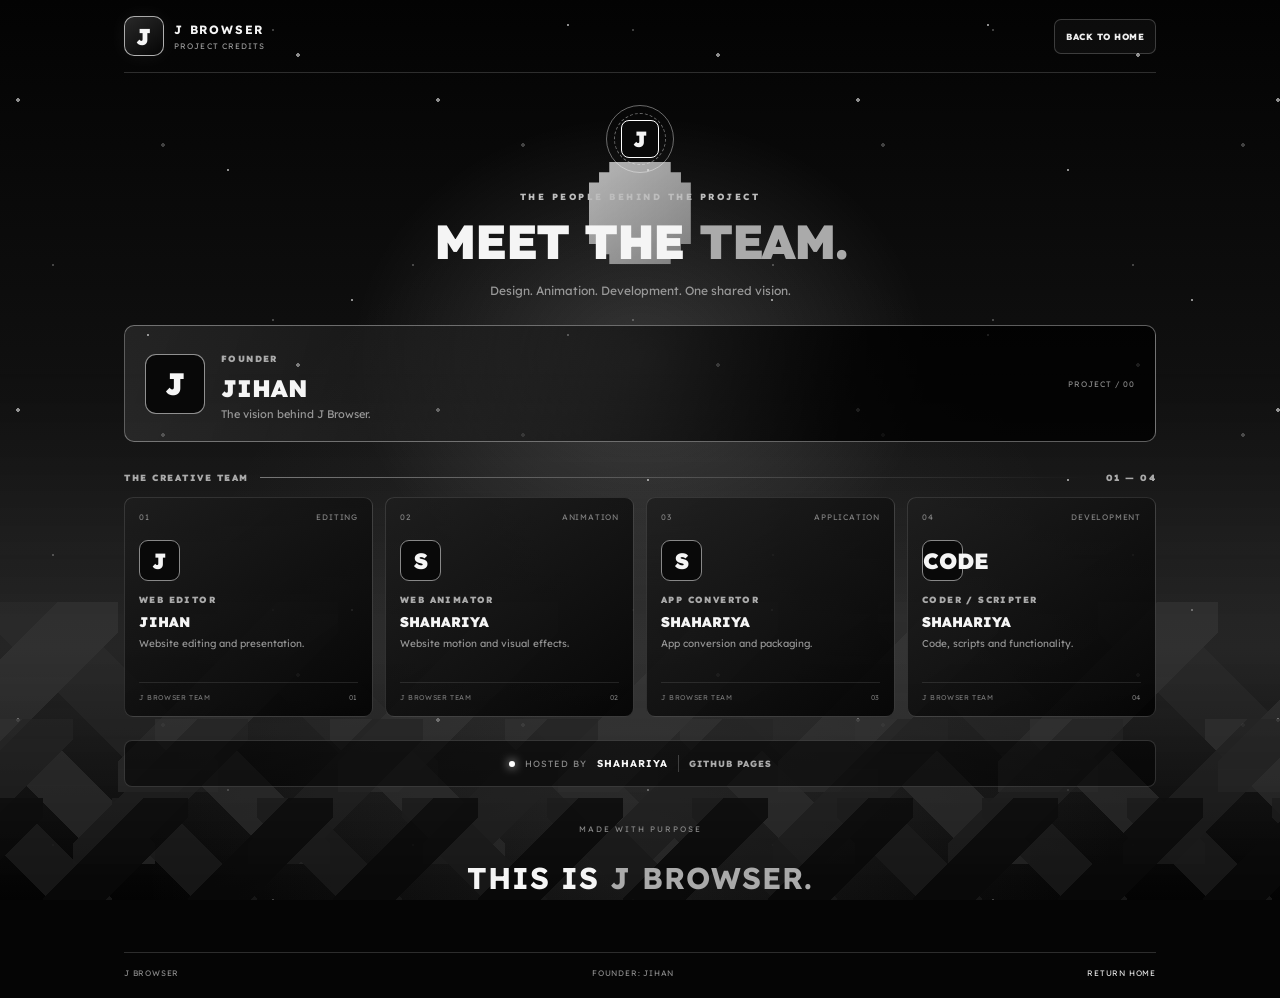
==== commit 2a6b3887: "Update credits.html" ====
--- a/credits.html
+++ b/credits.html
@@ -6,6 +6,9 @@
   <meta name="viewport" content="width=device-width, initial-scale=1">
   <meta name="theme-color" content="#050505">
   <title>Credits | J Browser</title>
+  <link rel="preconnect" href="https://fonts.googleapis.com">
+  <link rel="preconnect" href="https://fonts.gstatic.com" crossorigin>
+  <link href="https://fonts.googleapis.com/css2?family=Lexend:wght@400;500;600;700;800;900&display=swap" rel="stylesheet">
   <link rel="stylesheet" href="style.css">
 </head>
 <body>
@@ -30,7 +33,7 @@
           <small>PROJECT CREDITS</small>
         </span>
       </a>
-      <a class="credits-nav-link" href="index.html">BACK TO HOME</a>
+      <a class="ui-button" href="index.html">BACK TO HOME</a>
     </header>
 
     <main class="credits-main">
@@ -40,9 +43,10 @@
           <span class="orbit-ring"></span>
           <span class="orbit-core">J</span>
         </div>
+
         <p class="eyebrow">THE PEOPLE BEHIND THE PROJECT</p>
-        <h1>Made by <span>the team.</span></h1>
-        <p>Ideas, design, motion and code come together to create J Browser.</p>
+        <h1>MEET THE <span>TEAM.</span></h1>
+        <p>Design. Animation. Development. One shared vision.</p>
       </section>
 
       <section class="founder-card">
@@ -58,12 +62,12 @@
       <div class="section-title">
         <span>THE CREATIVE TEAM</span>
         <span class="section-line"></span>
-        <span>01 TO 04</span>
+        <span>01 — 04</span>
       </div>
 
       <section class="credit-grid">
         <article class="credit-card" style="--delay:0ms">
-          <div class="credit-card-top"><span>01</span><span>DESIGN / EDIT</span></div>
+          <div class="credit-card-top"><span>01</span><span>EDITING</span></div>
           <div class="credit-avatar">J</div>
           <span class="role-name">WEB EDITOR</span>
           <h3>JIHAN</h3>
@@ -71,16 +75,16 @@
           <div class="credit-card-foot"><span>J BROWSER TEAM</span><span>01</span></div>
         </article>
 
-        <article class="credit-card" style="--delay:90ms">
-          <div class="credit-card-top"><span>02</span><span>MOTION / VISUALS</span></div>
+        <article class="credit-card" style="--delay:100ms">
+          <div class="credit-card-top"><span>02</span><span>ANIMATION</span></div>
           <div class="credit-avatar">S</div>
           <span class="role-name">WEB ANIMATOR</span>
           <h3>SHAHARIYA</h3>
-          <p>Motion, animation and visual effects.</p>
+          <p>Website motion and visual effects.</p>
           <div class="credit-card-foot"><span>J BROWSER TEAM</span><span>02</span></div>
         </article>
 
-        <article class="credit-card" style="--delay:180ms">
+        <article class="credit-card" style="--delay:200ms">
           <div class="credit-card-top"><span>03</span><span>APPLICATION</span></div>
           <div class="credit-avatar">S</div>
           <span class="role-name">APP CONVERTOR</span>
@@ -89,10 +93,10 @@
           <div class="credit-card-foot"><span>J BROWSER TEAM</span><span>03</span></div>
         </article>
 
-        <article class="credit-card" style="--delay:270ms">
+        <article class="credit-card" style="--delay:300ms">
           <div class="credit-card-top"><span>04</span><span>DEVELOPMENT</span></div>
           <div class="credit-avatar">CODE</div>
-          <span class="role-name">CODER/SCRIPTER</span>
+          <span class="role-name">CODER / SCRIPTER</span>
           <h3>SHAHARIYA</h3>
           <p>Code, scripts and functionality.</p>
           <div class="credit-card-foot"><span>J BROWSER TEAM</span><span>04</span></div>
--- a/style.css
+++ b/style.css
@@ -5,10 +5,11 @@
   --fg: #f5f5f5;
   --muted: #a1a1a1;
   --line: rgba(255,255,255,.16);
-  --glass: rgba(5,5,5,.78);
-}
-
-* { box-sizing: border-box; }
+}
+
+* {
+  box-sizing: border-box;
+}
 
 html {
   min-height: 100%;
@@ -20,22 +21,34 @@
   min-height: 100vh;
   margin: 0;
   overflow-x: hidden;
+  background: var(--bg);
   color: var(--fg);
-  background: var(--bg);
-  font-family: Inter, "Segoe UI", Arial, sans-serif;
-}
-
-button, input, select { font: inherit; }
-button { color: inherit; cursor: pointer; -webkit-tap-highlight-color: transparent; }
-a { color: inherit; text-decoration: none; }
-[hidden] { display: none !important; }
+  font-family: "Lexend", "Segoe UI", Arial, sans-serif;
+}
+
+button, input, select {
+  font: inherit;
+}
+
+button {
+  color: inherit;
+  cursor: pointer;
+  -webkit-tap-highlight-color: transparent;
+}
+
+a {
+  color: inherit;
+  text-decoration: none;
+}
+
+[hidden] {
+  display: none !important;
+}
 
 button:focus-visible, input:focus-visible, select:focus-visible, a:focus-visible {
-  outline: 2px solid white;
+  outline: 2px solid #fff;
   outline-offset: 3px;
 }
-
-/* Animated shader-inspired background */
 
 .shader-scene {
   position: fixed;
@@ -160,8 +173,6 @@
   animation: pixelRise var(--duration,12s) linear var(--delay,0s) infinite;
 }
 
-/* Overall layout */
-
 .app-shell {
   position: relative;
   z-index: 1;
@@ -175,7 +186,7 @@
 .topbar {
   display: flex;
   align-items: center;
-  gap: 22px;
+  gap: 20px;
   min-height: 72px;
   padding: 11px 23px;
   border-bottom: 1px solid var(--line);
@@ -197,7 +208,7 @@
   height: 40px;
   border: 1px solid rgba(255,255,255,.65);
   border-radius: 10px;
-  background: linear-gradient(145deg,#272727,#050505);
+  background: linear-gradient(145deg,#292929,#050505);
   box-shadow: 0 0 20px rgba(255,255,255,.06);
   font-size: 23px;
   font-weight: 900;
@@ -250,11 +261,12 @@
   border-radius: 7px;
   background: rgba(255,255,255,.035);
   color: #aaa;
-  cursor: pointer;
   transition: background .2s,border-color .2s,color .2s;
 }
 
-.tab:hover { background: rgba(255,255,255,.08); }
+.tab:hover {
+  background: rgba(255,255,255,.08);
+}
 
 .tab.active {
   border-color: rgba(255,255,255,.25);
@@ -277,14 +289,20 @@
   place-items: center;
   width: 18px;
   height: 18px;
+  border: 0;
   border-radius: 4px;
+  background: transparent;
   color: #aaa;
   font-size: 15px;
-}
-
-.tab-close:hover { background: rgba(255,255,255,.13); color: white; }
-
-.plain-button, .control-button, .solid-button, .credits-nav-link {
+  cursor: pointer;
+}
+
+.tab-close:hover {
+  background: rgba(255,255,255,.13);
+  color: white;
+}
+
+.ui-button, .solid-button {
   display: inline-flex;
   align-items: center;
   justify-content: center;
@@ -301,16 +319,24 @@
   transition: background .2s,border-color .2s,color .2s,transform .2s;
 }
 
-.plain-button:hover, .control-button:hover, .credits-nav-link:hover {
+.ui-button:hover {
   border-color: #fff;
   background: #fff;
   color: #050505;
 }
 
-.plain-button:active, .control-button:active, .solid-button:active { transform: scale(.98); }
-.control-button:disabled { opacity: .3; cursor: not-allowed; }
-
-.credits-nav-link { flex: 0 0 auto; }
+.ui-button:active, .solid-button:active {
+  transform: scale(.98);
+}
+
+.ui-button:disabled {
+  opacity: .3;
+  cursor: not-allowed;
+}
+
+.credits-nav-link {
+  flex: 0 0 auto;
+}
 
 .browser-toolbar {
   display: flex;
@@ -367,7 +393,9 @@
   font-size: 12px;
 }
 
-.address-form input::placeholder, .search-panel input::placeholder { color: #888; }
+.address-form input::placeholder, .search-panel input::placeholder {
+  color: #888;
+}
 
 .solid-button {
   border-color: white;
@@ -375,9 +403,14 @@
   color: #050505;
 }
 
-.solid-button:hover { background: #050505; color: white; }
-
-.outside-button { flex: 0 0 auto; }
+.solid-button:hover {
+  background: #050505;
+  color: white;
+}
+
+.outside-button {
+  flex: 0 0 auto;
+}
 
 .main-view {
   display: flex;
@@ -424,20 +457,32 @@
   letter-spacing: 2.5px;
 }
 
-.home-content h1, .credits-intro h1 {
+.launcher-title {
   margin: 0;
   color: #fff;
-  font-size: clamp(36px,5vw,56px);
-  line-height: 1.12;
-  letter-spacing: -1.7px;
-}
-
-.home-content h1 span, .credits-intro h1 span, .credits-signoff h2 span { color: #a6a6a6; }
+  font-size: clamp(42px,7vw,72px);
+  font-weight: 900;
+  line-height: 1.08;
+  letter-spacing: -2.5px;
+  text-transform: uppercase;
+  text-shadow: 0 0 12px rgba(255,255,255,.22),0 0 32px rgba(255,255,255,.12);
+  animation: launcherGlow 3s ease-in-out infinite alternate;
+}
+
+.launcher-title span {
+  color: #f7f7f7;
+  background: linear-gradient(180deg,#fff,#aaa);
+  background-clip: text;
+  -webkit-background-clip: text;
+  -webkit-text-fill-color: transparent;
+}
 
 .hero-description {
   margin: 14px 0 26px;
   color: #aaa;
-  font-size: 13px;
+  font-size: 12px;
+  font-weight: 600;
+  letter-spacing: 2px;
 }
 
 .search-panel {
@@ -465,8 +510,8 @@
   flex-direction: column;
   align-items: flex-start;
   justify-content: center;
+  flex: 0 0 auto;
   gap: 4px;
-  flex: 0 0 auto;
   padding: 0 6px 0 9px;
   border-right: 1px solid var(--line);
 }
@@ -488,9 +533,15 @@
   cursor: pointer;
 }
 
-.search-panel input { padding-left: 2px; font-size: 13px; }
-
-.search-button { min-height: 42px; padding: 0 16px; }
+.search-panel input {
+  padding-left: 2px;
+  font-size: 13px;
+}
+
+.search-button {
+  min-height: 42px;
+  padding: 0 16px;
+}
 
 .quick-heading {
   margin: 27px 0 11px;
@@ -572,10 +623,30 @@
   font-weight: 900;
 }
 
-.credits-copy { display: flex; flex: 1; flex-direction: column; gap: 4px; }
-.credits-copy strong { font-size: 9px; letter-spacing: 1px; }
-.credits-copy small { color: #999; font-size: 10px; }
-.credits-card-label { color: #aaa; font-size: 8px; font-weight: 900; letter-spacing: .8px; white-space: nowrap; }
+.credits-copy {
+  display: flex;
+  flex: 1;
+  flex-direction: column;
+  gap: 4px;
+}
+
+.credits-copy strong {
+  font-size: 9px;
+  letter-spacing: 1px;
+}
+
+.credits-copy small {
+  color: #999;
+  font-size: 10px;
+}
+
+.credits-card-label {
+  color: #aaa;
+  font-size: 8px;
+  font-weight: 900;
+  letter-spacing: .8px;
+  white-space: nowrap;
+}
 
 .home-footer {
   display: flex;
@@ -609,8 +680,19 @@
   font-size: 10px;
 }
 
-.status-dot { width: 6px; height: 6px; border-radius: 50%; background: #fff; box-shadow: 0 0 8px #fff; }
-.web-hint { margin-left: auto; color: #777; text-align: right; }
+.status-dot {
+  width: 6px;
+  height: 6px;
+  border-radius: 50%;
+  background: #fff;
+  box-shadow: 0 0 8px #fff;
+}
+
+.web-hint {
+  margin-left: auto;
+  color: #777;
+  text-align: right;
+}
 
 .frame-holder {
   flex: 1;
@@ -621,7 +703,14 @@
   background: #fff;
 }
 
-.frame-holder iframe { display: block; width: 100%; height: 100%; min-height: 380px; border: 0; background: #fff; }
+.frame-holder iframe {
+  display: block;
+  width: 100%;
+  height: 100%;
+  min-height: 380px;
+  border: 0;
+  background: #fff;
+}
 
 .embed-message {
   display: flex;
@@ -633,8 +722,6 @@
   color: #999;
   font-size: 10px;
 }
-
-/* Shared Credits page */
 
 .credits-shell {
   position: relative;
@@ -650,20 +737,74 @@
   align-items: center;
   justify-content: space-between;
   gap: 15px;
-  padding: 17px 0;
+  padding: 16px 0;
   border-bottom: 1px solid var(--line);
 }
 
-.credits-main { padding: 23px 0 25px; }
-.credits-intro { padding: 12px 0 25px; text-align: center; animation: appear .6s ease both; }
-.credits-intro h1 { font-size: clamp(34px,4.5vw,48px); }
-.credits-intro > p:last-child { color: #999; font-size: 12px; line-height: 1.6; }
-
-.orbit-logo { position: relative; display: grid; place-items: center; width: 68px; height: 68px; margin: 0 auto 18px; }
-.orbit-ring { position: absolute; inset: 0; border: 1px solid rgba(255,255,255,.4); border-radius: 50%; }
-.orbit-ring:first-child { animation: orbitSpin 11s linear infinite; }
-.orbit-ring:nth-child(2) { inset: 8px; border-style: dashed; animation: orbitSpin 16s linear infinite reverse; }
-.orbit-core { display: grid; place-items: center; width: 38px; height: 38px; border: 1px solid white; border-radius: 8px; background: #090909; font-size: 22px; font-weight: 900; }
+.credits-main {
+  padding: 25px 0 30px;
+}
+
+.credits-intro {
+  padding: 7px 0 25px;
+  text-align: center;
+  animation: appear .6s ease both;
+}
+
+.orbit-logo {
+  position: relative;
+  display: grid;
+  place-items: center;
+  width: 68px;
+  height: 68px;
+  margin: 0 auto 18px;
+}
+
+.orbit-ring {
+  position: absolute;
+  inset: 0;
+  border: 1px solid rgba(255,255,255,.4);
+  border-radius: 50%;
+  animation: orbitSpin 11s linear infinite;
+}
+
+.orbit-ring:nth-child(2) {
+  inset: 8px;
+  border-style: dashed;
+  animation-duration: 16s;
+  animation-direction: reverse;
+}
+
+.orbit-core {
+  display: grid;
+  place-items: center;
+  width: 38px;
+  height: 38px;
+  border: 1px solid #fff;
+  border-radius: 8px;
+  background: #090909;
+  font-size: 22px;
+  font-weight: 900;
+}
+
+.credits-intro h1 {
+  margin: 0;
+  font-size: clamp(34px,4.5vw,48px);
+  line-height: 1.15;
+  font-weight: 900;
+  letter-spacing: -1.5px;
+}
+
+.credits-intro h1 span {
+  color: #aaa;
+}
+
+.credits-intro > p:last-child {
+  margin: 12px 0 0;
+  color: #999;
+  font-size: 12px;
+  line-height: 1.6;
+}
 
 .founder-card {
   display: flex;
@@ -672,64 +813,290 @@
   padding: 20px;
   border: 1px solid rgba(255,255,255,.36);
   border-radius: 10px;
-  background: linear-gradient(110deg,rgba(255,255,255,.09),rgba(0,0,0,.8) 65%);
+  background: linear-gradient(105deg,rgba(255,255,255,.09),rgba(0,0,0,.8) 70%);
   animation: appear .65s ease both;
 }
 
-.founder-mark { display: grid; place-items: center; width: 60px; height: 60px; flex: 0 0 auto; border: 1px solid #aaa; border-radius: 11px; background: #090909; font-size: 31px; font-weight: 900; }
-.role-name { color: #aaa; font-size: 9px; font-weight: 900; letter-spacing: 1.4px; }
-.founder-details h2 { margin: 7px 0 4px; font-size: 24px; letter-spacing: 1px; }
-.founder-details p { margin: 0; color: #999; font-size: 11px; }
-.founder-code { margin-left: auto; color: #888; font-size: 8px; letter-spacing: 1px; }
-
-.section-title { display: flex; align-items: center; gap: 11px; margin: 30px 0 14px; color: #aaa; font-size: 9px; font-weight: 900; letter-spacing: 1.5px; }
-.section-line { height: 1px; flex: 1; background: linear-gradient(90deg,#777,transparent); }
-
-.credit-grid { display: grid; grid-template-columns: repeat(4,minmax(0,1fr)); gap: 12px; }
+.founder-mark {
+  display: grid;
+  place-items: center;
+  width: 60px;
+  height: 60px;
+  flex: 0 0 auto;
+  border: 1px solid rgba(255,255,255,.55);
+  border-radius: 11px;
+  background: #080808;
+  font-size: 31px;
+  font-weight: 900;
+}
+
+.founder-details {
+  flex: 1;
+}
+
+.role-name {
+  color: #aaa;
+  font-size: 9px;
+  font-weight: 900;
+  letter-spacing: 1.4px;
+}
+
+.founder-details h2 {
+  margin: 7px 0 4px;
+  font-size: 24px;
+  font-weight: 900;
+}
+
+.founder-details p {
+  margin: 0;
+  color: #999;
+  font-size: 11px;
+}
+
+.founder-code {
+  margin-left: auto;
+  color: #888;
+  font-size: 8px;
+  letter-spacing: 1px;
+}
+
+.section-title {
+  display: flex;
+  align-items: center;
+  gap: 11px;
+  margin: 30px 0 14px;
+  color: #aaa;
+  font-size: 9px;
+  font-weight: 900;
+  letter-spacing: 1.5px;
+}
+
+.section-line {
+  flex: 1;
+  height: 1px;
+  background: linear-gradient(90deg,#777,transparent);
+}
+
+.credit-grid {
+  display: grid;
+  grid-template-columns: repeat(4,minmax(0,1fr));
+  gap: 12px;
+}
 
 .credit-card {
   display: flex;
   flex-direction: column;
+  min-width: 0;
   min-height: 220px;
   padding: 14px;
   border: 1px solid rgba(255,255,255,.16);
   border-radius: 9px;
   background: linear-gradient(145deg,rgba(30,30,30,.83),rgba(0,0,0,.85));
   animation: cardAppear .65s ease var(--delay,0ms) both;
-  transition: transform .25s,border-color .25s,background .25s;
-}
-
-.credit-card:hover { transform: translateY(-5px); border-color: #aaa; background: linear-gradient(145deg,#292929,#050505); }
-.credit-card-top { display: flex; justify-content: space-between; gap: 8px; color: #808080; font-size: 8px; letter-spacing: .8px; }
-.credit-avatar { display: grid; place-items: center; width: 41px; height: 41px; margin: 18px 0 13px; border: 1px solid #888; border-radius: 9px; background: #090909; font-size: 22px; font-weight: 900; }
-.credit-card h3 { margin: 7px 0 5px; font-size: 14px; }
-.credit-card p { margin: 0 0 14px; color: #969696; font-size: 10px; line-height: 1.5; }
-.credit-card-foot { display: flex; justify-content: space-between; gap: 7px; margin-top: auto; padding-top: 10px; border-top: 1px solid rgba(255,255,255,.1); color: #737373; font-size: 7px; letter-spacing: .6px; }
-
-.hosted-credit { display: flex; align-items: center; justify-content: center; flex-wrap: wrap; gap: 10px; margin-top: 23px; padding: 14px; border: 1px solid var(--line); border-radius: 8px; background: rgba(0,0,0,.55); }
-.hosted-light { width: 6px; height: 6px; border-radius: 50%; background: white; box-shadow: 0 0 10px white; animation: lightPulse 2s infinite; }
-.hosted-label { color: #888; font-size: 9px; letter-spacing: 1px; }
-.hosted-credit strong { font-size: 10px; letter-spacing: 1px; }
-.hosted-divider { width: 1px; height: 17px; background: rgba(255,255,255,.2); }
-.hosted-platform { color: #aaa; font-size: 9px; font-weight: 800; letter-spacing: 1px; }
-
-.credits-signoff { margin: 37px 0 25px; text-align: center; }
-.credits-signoff p { color: #888; font-size: 8px; letter-spacing: 2px; }
-.credits-signoff h2 { font-size: clamp(23px,3vw,30px); letter-spacing: 1px; }
-.credits-footer { display: flex; justify-content: space-between; gap: 12px; padding: 15px 0 20px; border-top: 1px solid var(--line); color: #888; font-size: 8px; letter-spacing: .8px; }
-
-@keyframes skyLight { from { filter: brightness(.75); } to { filter: brightness(1.15); } }
-@keyframes moonFloat { from { margin-top: 0; opacity: .55; } to { margin-top: 8px; opacity: .82; } }
-@keyframes starFlow { from { transform: translate(0,0); } to { transform: translate(180px,140px); } }
-@keyframes farTerrain { from { transform: translateX(-1.5%); } to { transform: translateX(1.5%); } }
-@keyframes closeTerrain { from { transform: translateX(1%); } to { transform: translateX(-1%); } }
-@keyframes fogFlow { from { transform: translateX(-6%); opacity: .4; } to { transform: translateX(7%); opacity: .8; } }
-@keyframes pixelRise { 0% { transform: translate(0,0); opacity: 0; } 15% { opacity: .4; } 85% { opacity: .2; } 100% { transform: translate(var(--drift,20px),-100vh); opacity: 0; } }
-@keyframes logoFloat { 0%,100% { transform: translateY(0); } 50% { transform: translateY(-5px); } }
-@keyframes orbitSpin { to { transform: rotate(360deg); } }
-@keyframes appear { from { opacity: 0; transform: translateY(9px); } to { opacity: 1; transform: translateY(0); } }
-@keyframes cardAppear { from { opacity: 0; transform: translateY(12px); } to { opacity: 1; transform: translateY(0); } }
-@keyframes lightPulse { 0%,100% { opacity: .5; } 50% { opacity: 1; } }
+  transition: transform .25s,border-color .25s,background .25s,box-shadow .25s;
+}
+
+.credit-card:hover {
+  transform: translateY(-5px);
+  border-color: #aaa;
+  background: linear-gradient(145deg,#292929,#050505);
+  box-shadow: 0 10px 28px rgba(0,0,0,.2);
+}
+
+.credit-card-top {
+  display: flex;
+  justify-content: space-between;
+  gap: 8px;
+  color: #808080;
+  font-size: 8px;
+  letter-spacing: .8px;
+}
+
+.credit-avatar {
+  display: grid;
+  place-items: center;
+  width: 41px;
+  height: 41px;
+  margin: 18px 0 13px;
+  border: 1px solid #888;
+  border-radius: 9px;
+  background: #090909;
+  font-size: 22px;
+  font-weight: 900;
+}
+
+.credit-card h3 {
+  margin: 8px 0 5px;
+  font-size: 14px;
+  font-weight: 900;
+  overflow-wrap: anywhere;
+}
+
+.credit-card p {
+  margin: 0 0 14px;
+  color: #969696;
+  font-size: 10px;
+  line-height: 1.5;
+}
+
+.credit-card-foot {
+  display: flex;
+  justify-content: space-between;
+  gap: 7px;
+  margin-top: auto;
+  padding-top: 10px;
+  border-top: 1px solid rgba(255,255,255,.1);
+  color: #737373;
+  font-size: 7px;
+  letter-spacing: .6px;
+}
+
+.hosted-credit {
+  display: flex;
+  align-items: center;
+  justify-content: center;
+  flex-wrap: wrap;
+  gap: 10px;
+  margin-top: 23px;
+  padding: 14px;
+  border: 1px solid var(--line);
+  border-radius: 8px;
+  background: rgba(0,0,0,.55);
+}
+
+.hosted-light {
+  width: 6px;
+  height: 6px;
+  border-radius: 50%;
+  background: #fff;
+  box-shadow: 0 0 10px #fff;
+  animation: lightPulse 2s infinite;
+}
+
+.hosted-label {
+  color: #888;
+  font-size: 9px;
+  letter-spacing: 1px;
+}
+
+.hosted-credit strong {
+  font-size: 10px;
+  letter-spacing: 1px;
+}
+
+.hosted-divider {
+  width: 1px;
+  height: 17px;
+  background: rgba(255,255,255,.2);
+}
+
+.hosted-platform {
+  color: #aaa;
+  font-size: 9px;
+  font-weight: 800;
+  letter-spacing: 1px;
+}
+
+.credits-signoff {
+  margin: 37px 0 25px;
+  text-align: center;
+}
+
+.credits-signoff p {
+  color: #888;
+  font-size: 8px;
+  letter-spacing: 2px;
+}
+
+.credits-signoff h2 {
+  font-size: clamp(23px,3vw,30px);
+  letter-spacing: 1px;
+}
+
+.credits-signoff h2 span {
+  color: #aaa;
+}
+
+.credits-footer {
+  display: flex;
+  justify-content: space-between;
+  gap: 12px;
+  padding: 15px 0 20px;
+  border-top: 1px solid var(--line);
+  color: #888;
+  font-size: 8px;
+  letter-spacing: .8px;
+}
+
+.credits-footer a {
+  color: #ddd;
+}
+
+@keyframes skyLight {
+  from { filter: brightness(.75); }
+  to { filter: brightness(1.15); }
+}
+
+@keyframes moonFloat {
+  from { margin-top: 0; opacity: .55; }
+  to { margin-top: 8px; opacity: .82; }
+}
+
+@keyframes starFlow {
+  from { transform: translate(0,0); }
+  to { transform: translate(180px,140px); }
+}
+
+@keyframes farTerrain {
+  from { transform: translateX(-1.5%); }
+  to { transform: translateX(1.5%); }
+}
+
+@keyframes closeTerrain {
+  from { transform: translateX(1%); }
+  to { transform: translateX(-1%); }
+}
+
+@keyframes fogFlow {
+  from { transform: translateX(-6%); opacity: .4; }
+  to { transform: translateX(7%); opacity: .8; }
+}
+
+@keyframes pixelRise {
+  0% { transform: translate(0,0); opacity: 0; }
+  15% { opacity: .4; }
+  85% { opacity: .2; }
+  100% { transform: translate(var(--drift,20px),-100vh); opacity: 0; }
+}
+
+@keyframes logoFloat {
+  0%,100% { transform: translateY(0); }
+  50% { transform: translateY(-5px); }
+}
+
+@keyframes launcherGlow {
+  from { text-shadow: 0 0 9px rgba(255,255,255,.17),0 0 20px rgba(255,255,255,.07); }
+  to { text-shadow: 0 0 18px rgba(255,255,255,.35),0 0 40px rgba(255,255,255,.16); }
+}
+
+@keyframes orbitSpin {
+  to { transform: rotate(360deg); }
+}
+
+@keyframes appear {
+  from { opacity: 0; transform: translateY(9px); }
+  to { opacity: 1; transform: translateY(0); }
+}
+
+@keyframes cardAppear {
+  from { opacity: 0; transform: translateY(12px); }
+  to { opacity: 1; transform: translateY(0); }
+}
+
+@keyframes lightPulse {
+  0%,100% { opacity: .45; }
+  50% { opacity: 1; }
+}
 
 @media (max-width: 950px) {
   .topbar { gap: 12px; padding: 10px 14px; }
@@ -751,8 +1118,8 @@
   .outside-button { margin-left: auto; }
   .home-screen { min-height: calc(100vh - 170px); padding: 30px 14px 14px; }
   .hero-logo { width: 57px; height: 57px; font-size: 31px; }
-  .home-content h1 { font-size: 36px; letter-spacing: -1px; }
-  .hero-description { font-size: 12px; line-height: 1.5; }
+  .launcher-title { font-size: clamp(34px,9vw,48px); letter-spacing: -1.5px; }
+  .hero-description { font-size: 10px; line-height: 1.6; letter-spacing: 1.3px; }
   .search-panel { flex-wrap: wrap; min-height: 104px; padding: 9px; gap: 8px; }
   .engine-control { width: 100%; flex-direction: row; justify-content: flex-start; align-items: center; border-right: 0; border-bottom: 1px solid var(--line); padding: 0 0 8px; }
   .engine-control select { margin-left: 5px; }
@@ -774,7 +1141,7 @@
   .credits-main { padding-top: 15px; }
   .credits-intro { padding: 7px 0 21px; }
   .credits-intro h1 { font-size: 34px; }
-  .credits-intro > p:last-child { font-size: 11px; }
+  .credits-intro > p:last-child { font-size: 10px; }
   .founder-card { gap: 10px; padding: 13px; }
   .founder-mark { width: 48px; height: 48px; font-size: 26px; }
   .founder-details h2 { font-size: 20px; }
@@ -783,7 +1150,7 @@
   .credit-grid { gap: 8px; }
   .credit-card { min-height: 205px; padding: 11px 10px; }
   .credit-avatar { width: 36px; height: 36px; margin: 15px 0 12px; font-size: 19px; }
-  .credit-card h3 { font-size: 13px; overflow-wrap: anywhere; }
+  .credit-card h3 { font-size: 13px; }
   .credit-card p { font-size: 9px; }
   .credit-card-foot { font-size: 6px; }
   .hosted-credit { gap: 7px; padding: 12px 8px; }
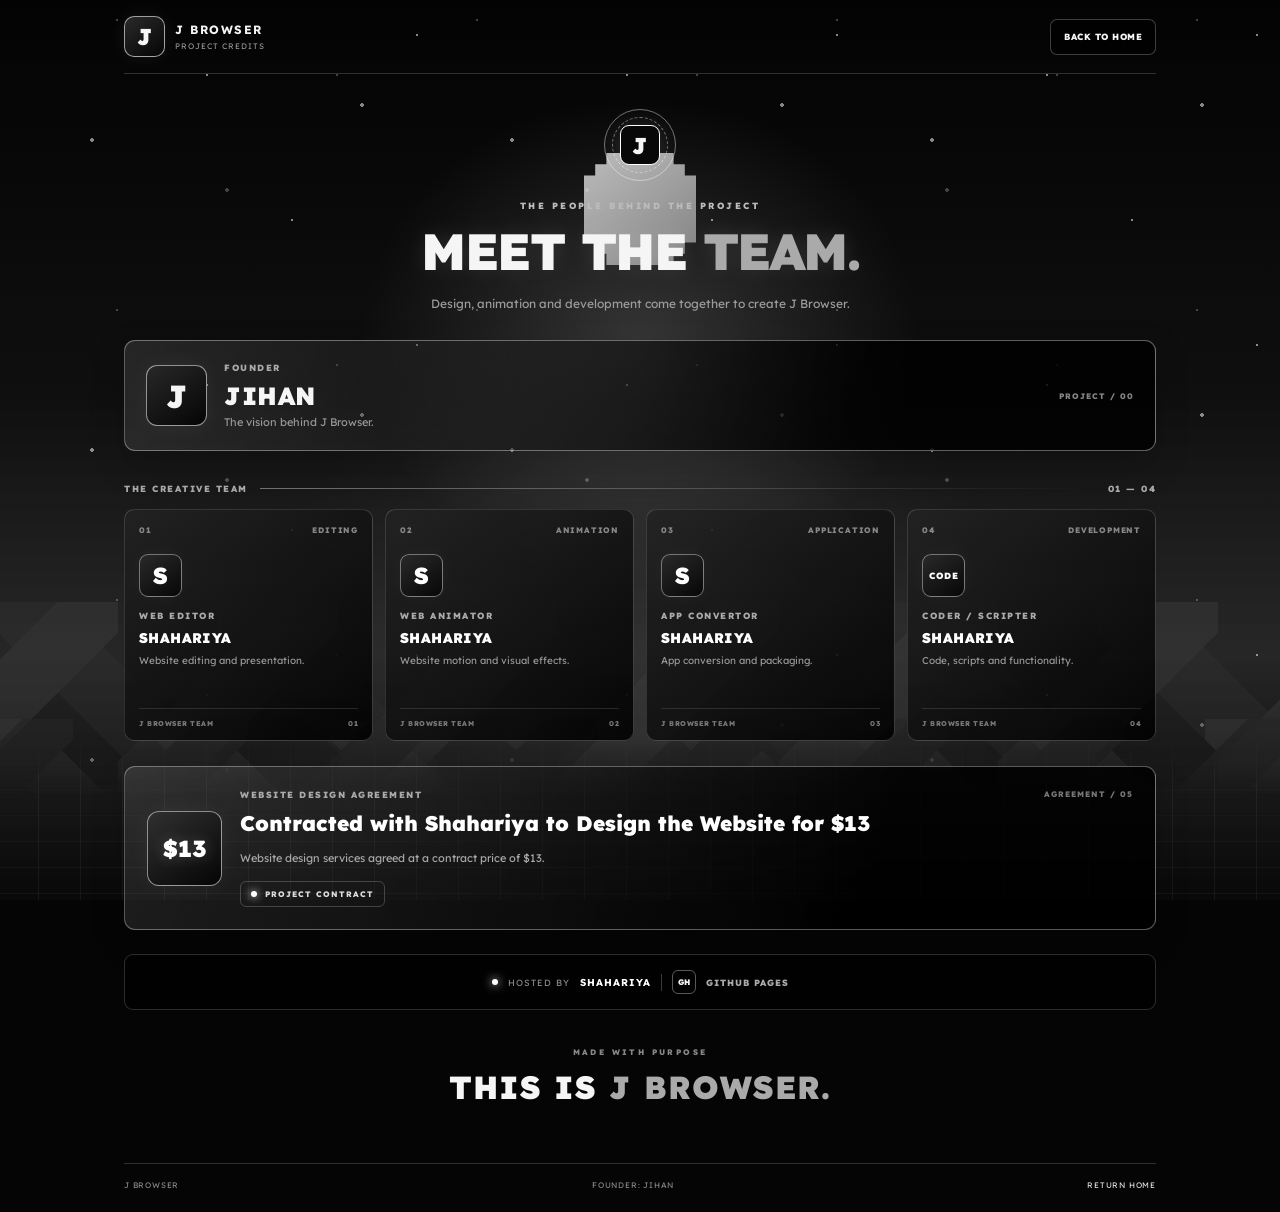
==== commit 8b805f90: "Update credits.html" ====
--- a/credits.html
+++ b/credits.html
@@ -5,125 +5,1180 @@
   <meta charset="UTF-8">
   <meta name="viewport" content="width=device-width, initial-scale=1">
   <meta name="theme-color" content="#050505">
+  <meta name="description" content="J Browser credits, project team and website design agreement.">
   <title>Credits | J Browser</title>
   <link rel="preconnect" href="https://fonts.googleapis.com">
   <link rel="preconnect" href="https://fonts.gstatic.com" crossorigin>
   <link href="https://fonts.googleapis.com/css2?family=Lexend:wght@400;500;600;700;800;900&display=swap" rel="stylesheet">
-  <link rel="stylesheet" href="style.css">
+
+  <style>
+    :root {
+      color-scheme: dark;
+      --black: #050505;
+      --white: #f5f5f5;
+      --muted: #a0a0a0;
+      --border: rgba(255,255,255,.17);
+      --glass: rgba(5,5,5,.79);
+    }
+
+    * {
+      box-sizing: border-box;
+    }
+
+    html {
+      min-height: 100%;
+      background: var(--black);
+      scroll-behavior: smooth;
+    }
+
+    body {
+      min-height: 100vh;
+      margin: 0;
+      overflow-x: hidden;
+      color: var(--white);
+      background: var(--black);
+      font-family: "Lexend", "Segoe UI", Arial, sans-serif;
+    }
+
+    a {
+      color: inherit;
+      text-decoration: none;
+    }
+
+    button {
+      font: inherit;
+      color: inherit;
+      cursor: pointer;
+      -webkit-tap-highlight-color: transparent;
+    }
+
+    button:focus-visible,
+    a:focus-visible {
+      outline: 2px solid white;
+      outline-offset: 4px;
+    }
+
+    ::selection {
+      background: #fff;
+      color: #000;
+    }
+
+    /* Animated monochrome shader-inspired scene */
+
+    .shader-scene {
+      position: fixed;
+      inset: 0;
+      z-index: 0;
+      overflow: hidden;
+      pointer-events: none;
+      isolation: isolate;
+      background: #030303;
+    }
+
+    .sky {
+      position: absolute;
+      inset: 0;
+      background:
+        radial-gradient(ellipse at 50% 38%, rgba(255,255,255,.16), transparent 31%),
+        radial-gradient(ellipse at 50% 85%, rgba(255,255,255,.07), transparent 45%),
+        linear-gradient(180deg, #030303 0%, #0e0e0e 40%, #191919 73%, #030303 100%);
+      animation: skyPulse 12s ease-in-out infinite alternate;
+    }
+
+    .moon {
+      position: absolute;
+      left: 50%;
+      top: 17%;
+      width: clamp(68px, 9vw, 112px);
+      aspect-ratio: 1;
+      transform: translateX(-50%);
+      background: linear-gradient(145deg, #fff, #a7a7a7);
+      clip-path: polygon(
+        20% 0, 80% 0, 80% 10%, 90% 10%,
+        90% 20%, 100% 20%, 100% 80%,
+        90% 80%, 90% 90%, 80% 90%,
+        80% 100%, 20% 100%, 20% 90%,
+        10% 90%, 10% 80%, 0 80%, 0 20%,
+        10% 20%, 10% 10%, 20% 10%
+      );
+      opacity: .72;
+      filter: drop-shadow(0 0 24px rgba(255,255,255,.17));
+      animation: moonFloat 8s ease-in-out infinite alternate;
+    }
+
+    .stars {
+      position: absolute;
+      inset: -35%;
+      background-repeat: repeat;
+    }
+
+    .stars-one {
+      opacity: .52;
+      background-image:
+        radial-gradient(1px 1px at 25px 40px, #fff 98%, transparent),
+        radial-gradient(2px 2px at 120px 145px, #fff 98%, transparent),
+        radial-gradient(1px 1px at 235px 80px, #fff 98%, transparent),
+        radial-gradient(1px 1px at 320px 225px, #fff 98%, transparent),
+        radial-gradient(2px 2px at 390px 110px, #fff 98%, transparent);
+      background-size: 420px 310px;
+      animation: starsDrift 100s linear infinite;
+    }
+
+    .stars-two {
+      opacity: .24;
+      background-image:
+        radial-gradient(1px 1px at 65px 100px, #fff 98%, transparent),
+        radial-gradient(1px 1px at 205px 45px, #fff 98%, transparent),
+        radial-gradient(2px 2px at 315px 215px, #fff 98%, transparent);
+      background-size: 360px 290px;
+      animation: starsDrift 140s linear infinite reverse;
+    }
+
+    .mountain {
+      position: absolute;
+      left: -8%;
+      width: 116%;
+      image-rendering: pixelated;
+    }
+
+    .mountain-back {
+      bottom: 12%;
+      height: 38%;
+      opacity: .42;
+      background:
+        linear-gradient(135deg, transparent 0 39%, #343434 39% 61%, transparent 61%) 0 100% / 220px 190px repeat-x,
+        linear-gradient(45deg, transparent 0 39%, #242424 39% 61%, transparent 61%) 100px 100% / 220px 190px repeat-x;
+      animation: farTerrain 42s ease-in-out infinite alternate;
+    }
+
+    .mountain-middle {
+      bottom: 4%;
+      height: 31%;
+      opacity: .68;
+      background:
+        linear-gradient(135deg, transparent 0 39%, #1d1d1d 39% 61%, transparent 61%) 0 100% / 175px 145px repeat-x,
+        linear-gradient(45deg, transparent 0 39%, #292929 39% 61%, transparent 61%) 82px 100% / 175px 145px repeat-x;
+      animation: nearTerrain 32s ease-in-out infinite alternate;
+    }
+
+    .mountain-front {
+      bottom: -2%;
+      height: 21%;
+      opacity: .95;
+      background:
+        linear-gradient(135deg, transparent 0 38%, #090909 38% 62%, transparent 62%) 0 100% / 145px 120px repeat-x,
+        linear-gradient(45deg, transparent 0 38%, #181818 38% 62%, transparent 62%) 69px 100% / 145px 120px repeat-x;
+    }
+
+    .ground {
+      position: absolute;
+      left: -20%;
+      bottom: -24%;
+      width: 140%;
+      height: 42%;
+      transform: rotateX(52deg);
+      transform-origin: top center;
+      background:
+        linear-gradient(rgba(255,255,255,.05) 1px, transparent 1px),
+        linear-gradient(90deg, rgba(255,255,255,.05) 1px, transparent 1px),
+        linear-gradient(180deg, #171717, #030303);
+      background-size: 42px 42px, 42px 42px, 100% 100%;
+      mask-image: linear-gradient(180deg, transparent, #000 25%);
+      animation: gridTravel 14s linear infinite;
+    }
+
+    .fog {
+      position: absolute;
+      inset: 43% -30% 0;
+      background: linear-gradient(180deg, transparent, rgba(230,230,230,.07), transparent);
+      filter: blur(25px);
+      animation: fogTravel 17s ease-in-out infinite alternate;
+    }
+
+    .particles {
+      position: absolute;
+      inset: 0;
+      overflow: hidden;
+    }
+
+    .particle {
+      position: absolute;
+      bottom: -10px;
+      width: 2px;
+      height: 2px;
+      background: #fff;
+      box-shadow: 0 0 8px rgba(255,255,255,.8);
+      opacity: 0;
+      animation: particleRise var(--duration, 12s) linear var(--delay, 0s) infinite;
+    }
+
+    /* Main layout */
+
+    .page-shell {
+      position: relative;
+      z-index: 1;
+      width: min(1080px, 100%);
+      min-height: 100vh;
+      margin: 0 auto;
+      padding: 0 24px;
+    }
+
+    .topbar {
+      display: flex;
+      align-items: center;
+      justify-content: space-between;
+      gap: 16px;
+      padding: 16px 0;
+      border-bottom: 1px solid var(--border);
+    }
+
+    .brand {
+      display: flex;
+      align-items: center;
+      gap: 10px;
+    }
+
+    .brand-logo {
+      display: grid;
+      place-items: center;
+      width: 41px;
+      height: 41px;
+      border: 1px solid rgba(255,255,255,.6);
+      border-radius: 10px;
+      background: linear-gradient(145deg, #2a2a2a, #050505);
+      font-size: 23px;
+      font-weight: 900;
+      box-shadow: 0 0 20px rgba(255,255,255,.07);
+    }
+
+    .brand-text {
+      display: flex;
+      flex-direction: column;
+      gap: 4px;
+    }
+
+    .brand-text strong {
+      font-size: 12px;
+      letter-spacing: 1.5px;
+    }
+
+    .brand-text small {
+      color: #929292;
+      font-size: 8px;
+      letter-spacing: 1px;
+    }
+
+    .plain-button {
+      display: inline-flex;
+      align-items: center;
+      justify-content: center;
+      min-height: 36px;
+      padding: 0 13px;
+      border: 1px solid rgba(255,255,255,.24);
+      border-radius: 7px;
+      background: rgba(0,0,0,.62);
+      color: #f5f5f5;
+      font-size: 9px;
+      font-weight: 800;
+      letter-spacing: .5px;
+      transition: background .2s, color .2s, border-color .2s;
+    }
+
+    .plain-button:hover {
+      border-color: #fff;
+      background: #fff;
+      color: #050505;
+    }
+
+    .main {
+      padding: 28px 0 30px;
+    }
+
+    .intro {
+      padding: 7px 0 26px;
+      text-align: center;
+      animation: enterView .65s ease both;
+    }
+
+    .orbit-logo {
+      position: relative;
+      display: grid;
+      place-items: center;
+      width: 72px;
+      height: 72px;
+      margin: 0 auto 19px;
+    }
+
+    .orbit-ring {
+      position: absolute;
+      inset: 0;
+      border: 1px solid rgba(255,255,255,.42);
+      border-radius: 50%;
+      animation: orbitSpin 11s linear infinite;
+    }
+
+    .orbit-ring.second {
+      inset: 8px;
+      border-style: dashed;
+      animation-duration: 15s;
+      animation-direction: reverse;
+    }
+
+    .orbit-core {
+      display: grid;
+      place-items: center;
+      width: 40px;
+      height: 40px;
+      border: 1px solid #fff;
+      border-radius: 9px;
+      background: #080808;
+      font-size: 23px;
+      font-weight: 900;
+      box-shadow: 0 0 22px rgba(255,255,255,.13);
+    }
+
+    .eyebrow {
+      margin: 0 0 11px;
+      color: #bcbcbc;
+      font-size: 9px;
+      font-weight: 800;
+      letter-spacing: 2.5px;
+    }
+
+    .intro h1 {
+      margin: 0;
+      font-size: clamp(35px, 5vw, 51px);
+      font-weight: 900;
+      letter-spacing: -1.5px;
+      line-height: 1.15;
+      text-shadow: 0 0 22px rgba(255,255,255,.1);
+    }
+
+    .intro h1 span {
+      color: #aaa;
+    }
+
+    .intro-description {
+      max-width: 450px;
+      margin: 13px auto 0;
+      color: #9c9c9c;
+      font-size: 12px;
+      line-height: 1.7;
+    }
+
+    /* Founder card */
+
+    .founder-card {
+      display: flex;
+      align-items: center;
+      gap: 17px;
+      padding: 21px;
+      border: 1px solid rgba(255,255,255,.36);
+      border-radius: 11px;
+      background: linear-gradient(110deg, rgba(255,255,255,.1), rgba(0,0,0,.82) 70%);
+      box-shadow: 0 12px 35px rgba(0,0,0,.18);
+      animation: enterView .7s ease both;
+      transition: border-color .25s, transform .25s;
+    }
+
+    .founder-card:hover {
+      transform: translateY(-3px);
+      border-color: rgba(255,255,255,.72);
+    }
+
+    .founder-icon {
+      display: grid;
+      place-items: center;
+      width: 61px;
+      height: 61px;
+      flex: 0 0 auto;
+      border: 1px solid rgba(255,255,255,.55);
+      border-radius: 11px;
+      background: linear-gradient(145deg, #282828, #050505);
+      font-size: 32px;
+      font-weight: 900;
+      box-shadow: 0 0 23px rgba(255,255,255,.06);
+    }
+
+    .role {
+      display: block;
+      color: #aaa;
+      font-size: 9px;
+      font-weight: 800;
+      letter-spacing: 1.5px;
+    }
+
+    .founder-info {
+      flex: 1;
+      min-width: 0;
+    }
+
+    .founder-info h2 {
+      margin: 7px 0 4px;
+      font-size: 25px;
+      font-weight: 900;
+      letter-spacing: .5px;
+    }
+
+    .founder-info p {
+      margin: 0;
+      color: #999;
+      font-size: 11px;
+    }
+
+    .founder-index {
+      color: #858585;
+      font-size: 8px;
+      font-weight: 800;
+      letter-spacing: 1px;
+      white-space: nowrap;
+    }
+
+    /* Team credit cards */
+
+    .section-heading {
+      display: flex;
+      align-items: center;
+      gap: 12px;
+      margin: 32px 0 15px;
+      color: #aaa;
+      font-size: 9px;
+      font-weight: 800;
+      letter-spacing: 1.5px;
+    }
+
+    .section-line {
+      height: 1px;
+      flex: 1;
+      background: linear-gradient(90deg, rgba(255,255,255,.4), transparent);
+    }
+
+    .team-grid {
+      display: grid;
+      grid-template-columns: repeat(4, minmax(0, 1fr));
+      gap: 12px;
+    }
+
+    .team-card {
+      position: relative;
+      display: flex;
+      flex-direction: column;
+      min-width: 0;
+      min-height: 232px;
+      overflow: hidden;
+      padding: 15px 14px 12px;
+      border: 1px solid rgba(255,255,255,.17);
+      border-radius: 10px;
+      background: linear-gradient(145deg, rgba(35,35,35,.88), rgba(0,0,0,.88));
+      animation: cardReveal .7s ease var(--delay, 0ms) both;
+      transition: transform .27s, border-color .27s, box-shadow .27s, background .27s;
+    }
+
+    .team-card::before {
+      content: "";
+      position: absolute;
+      top: 0;
+      left: -110%;
+      width: 70%;
+      height: 1px;
+      background: linear-gradient(90deg, transparent, #fff, transparent);
+      transition: left .5s;
+    }
+
+    .team-card:hover {
+      transform: translateY(-5px);
+      border-color: rgba(255,255,255,.7);
+      background: linear-gradient(145deg, #292929, #050505);
+      box-shadow: 0 12px 30px rgba(0,0,0,.23), 0 0 22px rgba(255,255,255,.045);
+    }
+
+    .team-card:hover::before {
+      left: 135%;
+    }
+
+    .card-top,
+    .card-bottom {
+      display: flex;
+      align-items: center;
+      justify-content: space-between;
+      gap: 7px;
+    }
+
+    .card-top {
+      color: #888;
+      font-size: 8px;
+      font-weight: 800;
+      letter-spacing: .8px;
+    }
+
+    .avatar {
+      display: grid;
+      place-items: center;
+      width: 43px;
+      height: 43px;
+      margin: 19px 0 13px;
+      border: 1px solid rgba(255,255,255,.42);
+      border-radius: 9px;
+      background: linear-gradient(145deg, #292929, #070707);
+      color: #fff;
+      font-size: 23px;
+      font-weight: 900;
+      box-shadow: 0 0 20px rgba(255,255,255,.04);
+    }
+
+    .avatar.code {
+      font-size: 9px;
+      letter-spacing: .5px;
+    }
+
+    .team-card h3 {
+      margin: 8px 0 6px;
+      color: white;
+      font-size: 14px;
+      font-weight: 900;
+      letter-spacing: .4px;
+      overflow-wrap: anywhere;
+    }
+
+    .team-card p {
+      margin: 0 0 16px;
+      color: #999;
+      font-size: 10px;
+      line-height: 1.6;
+    }
+
+    .card-bottom {
+      margin-top: auto;
+      padding-top: 10px;
+      border-top: 1px solid rgba(255,255,255,.12);
+      color: #777;
+      font-size: 7px;
+      font-weight: 800;
+      letter-spacing: .5px;
+    }
+
+    /* Website design contract card */
+
+    .contract-card {
+      position: relative;
+      display: flex;
+      align-items: center;
+      gap: 18px;
+      margin-top: 25px;
+      padding: 22px;
+      overflow: hidden;
+      border: 1px solid rgba(255,255,255,.34);
+      border-radius: 11px;
+      background: linear-gradient(110deg, rgba(255,255,255,.1), rgba(0,0,0,.85) 72%);
+      box-shadow: 0 12px 35px rgba(0,0,0,.2);
+      animation: cardReveal .8s ease both;
+      transition: border-color .25s, transform .25s, box-shadow .25s;
+    }
+
+    .contract-card::after {
+      content: "";
+      position: absolute;
+      top: -100%;
+      left: -60%;
+      width: 27%;
+      height: 300%;
+      transform: rotate(24deg);
+      background: linear-gradient(90deg, transparent, rgba(255,255,255,.085), transparent);
+      animation: contractShine 8s ease-in-out infinite;
+      pointer-events: none;
+    }
+
+    .contract-card:hover {
+      transform: translateY(-3px);
+      border-color: rgba(255,255,255,.75);
+      box-shadow: 0 12px 36px rgba(255,255,255,.045);
+    }
+
+    .contract-price {
+      position: relative;
+      z-index: 1;
+      display: grid;
+      place-items: center;
+      width: 75px;
+      height: 75px;
+      flex: 0 0 auto;
+      border: 1px solid rgba(255,255,255,.53);
+      border-radius: 12px;
+      background: linear-gradient(145deg, #303030, #050505);
+      color: #fff;
+      font-size: 23px;
+      font-weight: 900;
+      text-shadow: 0 0 15px rgba(255,255,255,.22);
+      box-shadow: 0 0 25px rgba(255,255,255,.055);
+    }
+
+    .contract-content {
+      position: relative;
+      z-index: 1;
+      flex: 1;
+      min-width: 0;
+    }
+
+    .contract-label {
+      display: block;
+      margin-bottom: 8px;
+      color: #aaa;
+      font-size: 9px;
+      font-weight: 800;
+      letter-spacing: 1.5px;
+    }
+
+    .contract-content h2 {
+      margin: 0 0 9px;
+      color: #fff;
+      font-size: clamp(16px, 2.1vw, 21px);
+      font-weight: 900;
+      line-height: 1.5;
+    }
+
+    .contract-content p {
+      margin: 0;
+      color: #aaa;
+      font-size: 11px;
+      line-height: 1.8;
+    }
+
+    .contract-status {
+      display: inline-flex;
+      align-items: center;
+      gap: 8px;
+      margin-top: 13px;
+      padding: 7px 10px;
+      border: 1px solid rgba(255,255,255,.2);
+      border-radius: 6px;
+      color: #ddd;
+      font-size: 8px;
+      font-weight: 800;
+      letter-spacing: 1px;
+    }
+
+    .contract-status-dot {
+      width: 6px;
+      height: 6px;
+      border-radius: 50%;
+      background: #fff;
+      box-shadow: 0 0 9px #fff;
+      animation: statusPulse 2s ease-in-out infinite;
+    }
+
+    .contract-index {
+      position: relative;
+      z-index: 1;
+      align-self: flex-start;
+      flex: 0 0 auto;
+      color: #777;
+      font-size: 8px;
+      font-weight: 800;
+      letter-spacing: 1px;
+    }
+
+    /* Hosting credit */
+
+    .hosting-credit {
+      display: flex;
+      align-items: center;
+      justify-content: center;
+      flex-wrap: wrap;
+      gap: 10px;
+      margin-top: 24px;
+      padding: 15px;
+      border: 1px solid var(--border);
+      border-radius: 9px;
+      background: rgba(0,0,0,.62);
+      animation: cardReveal .9s ease both;
+    }
+
+    .hosting-dot {
+      width: 6px;
+      height: 6px;
+      border-radius: 50%;
+      background: white;
+      box-shadow: 0 0 10px white;
+      animation: statusPulse 2s ease-in-out infinite;
+    }
+
+    .hosting-label {
+      color: #888;
+      font-size: 9px;
+      letter-spacing: 1px;
+    }
+
+    .hosting-credit strong {
+      color: white;
+      font-size: 10px;
+      letter-spacing: 1px;
+    }
+
+    .hosting-divider {
+      width: 1px;
+      height: 17px;
+      background: rgba(255,255,255,.22);
+    }
+
+    .github-label {
+      display: grid;
+      place-items: center;
+      width: 24px;
+      height: 24px;
+      border: 1px solid rgba(255,255,255,.34);
+      border-radius: 6px;
+      font-size: 8px;
+      font-weight: 900;
+    }
+
+    .hosting-platform {
+      color: #aaa;
+      font-size: 9px;
+      font-weight: 800;
+      letter-spacing: 1px;
+    }
+
+    .signoff {
+      margin: 37px 0 26px;
+      text-align: center;
+    }
+
+    .signoff p {
+      color: #888;
+      font-size: 8px;
+      font-weight: 800;
+      letter-spacing: 2.4px;
+    }
+
+    .signoff h2 {
+      margin: 10px 0;
+      font-size: clamp(24px, 3.2vw, 32px);
+      font-weight: 900;
+      letter-spacing: 1px;
+    }
+
+    .signoff h2 span {
+      color: #aaa;
+    }
+
+    .footer {
+      display: flex;
+      justify-content: space-between;
+      flex-wrap: wrap;
+      gap: 12px;
+      padding: 16px 0 22px;
+      border-top: 1px solid var(--border);
+      color: #888;
+      font-size: 8px;
+      letter-spacing: .8px;
+    }
+
+    .footer a {
+      color: #ddd;
+      transition: color .2s;
+    }
+
+    .footer a:hover {
+      color: #fff;
+      text-decoration: underline;
+    }
+
+    /* Animation */
+
+    @keyframes skyPulse {
+      from { filter: brightness(.76); }
+      to { filter: brightness(1.15); }
+    }
+
+    @keyframes moonFloat {
+      from { margin-top: 0; opacity: .55; }
+      to { margin-top: 9px; opacity: .83; }
+    }
+
+    @keyframes starsDrift {
+      from { transform: translate(0, 0); }
+      to { transform: translate(180px, 140px); }
+    }
+
+    @keyframes farTerrain {
+      from { transform: translateX(-1.5%); }
+      to { transform: translateX(1.5%); }
+    }
+
+    @keyframes nearTerrain {
+      from { transform: translateX(1%); }
+      to { transform: translateX(-1%); }
+    }
+
+    @keyframes gridTravel {
+      from { background-position: 0 0, 0 0, 0 0; }
+      to { background-position: 0 42px, 42px 0, 0 0; }
+    }
+
+    @keyframes fogTravel {
+      from { transform: translateX(-6%); opacity: .4; }
+      to { transform: translateX(7%); opacity: .8; }
+    }
+
+    @keyframes particleRise {
+      0% { transform: translate(0, 0); opacity: 0; }
+      15% { opacity: .4; }
+      85% { opacity: .2; }
+      100% { transform: translate(var(--drift, 20px), -100vh); opacity: 0; }
+    }
+
+    @keyframes orbitSpin {
+      to { transform: rotate(360deg); }
+    }
+
+    @keyframes enterView {
+      from { opacity: 0; transform: translateY(12px); }
+      to { opacity: 1; transform: translateY(0); }
+    }
+
+    @keyframes cardReveal {
+      from { opacity: 0; transform: translateY(14px); }
+      to { opacity: 1; transform: translateY(0); }
+    }
+
+    @keyframes contractShine {
+      0%, 30% { left: -60%; }
+      70%, 100% { left: 140%; }
+    }
+
+    @keyframes statusPulse {
+      0%, 100% { opacity: .45; }
+      50% { opacity: 1; }
+    }
+
+    /* Responsive layout */
+
+    @media (max-width: 850px) {
+      .team-grid {
+        grid-template-columns: repeat(2, minmax(0, 1fr));
+      }
+
+      .page-shell {
+        padding: 0 18px;
+      }
+    }
+
+    @media (max-width: 540px) {
+      .page-shell {
+        padding: 0 12px;
+      }
+
+      .topbar {
+        padding: 13px 0;
+      }
+
+      .plain-button {
+        padding: 0 9px;
+        font-size: 8px;
+      }
+
+      .main {
+        padding-top: 19px;
+      }
+
+      .intro h1 {
+        font-size: 34px;
+        letter-spacing: -1px;
+      }
+
+      .intro-description {
+        max-width: 310px;
+        font-size: 10px;
+      }
+
+      .founder-card {
+        gap: 10px;
+        padding: 13px;
+      }
+
+      .founder-icon {
+        width: 47px;
+        height: 47px;
+        font-size: 25px;
+      }
+
+      .founder-info h2 {
+        font-size: 20px;
+      }
+
+      .founder-info p {
+        font-size: 9px;
+      }
+
+      .founder-index {
+        max-width: 65px;
+        font-size: 7px;
+        line-height: 1.5;
+        text-align: right;
+        white-space: normal;
+      }
+
+      .team-grid {
+        gap: 8px;
+      }
+
+      .team-card {
+        min-height: 210px;
+        padding: 11px 10px;
+      }
+
+      .team-card h3 {
+        font-size: 13px;
+      }
+
+      .team-card p {
+        font-size: 9px;
+      }
+
+      .card-bottom {
+        font-size: 6px;
+      }
+
+      .contract-card {
+        align-items: flex-start;
+        gap: 11px;
+        padding: 14px;
+      }
+
+      .contract-price {
+        width: 53px;
+        height: 53px;
+        border-radius: 9px;
+        font-size: 18px;
+      }
+
+      .contract-label {
+        font-size: 8px;
+        letter-spacing: .8px;
+      }
+
+      .contract-content h2 {
+        font-size: 14px;
+      }
+
+      .contract-content p {
+        font-size: 10px;
+      }
+
+      .contract-index {
+        display: none;
+      }
+
+      .hosting-credit {
+        gap: 7px;
+        padding: 12px 8px;
+      }
+
+      .hosting-label,
+      .hosting-platform {
+        font-size: 8px;
+      }
+
+      .hosting-credit strong {
+        font-size: 9px;
+      }
+
+      .footer {
+        font-size: 7px;
+      }
+    }
+
+    @media (prefers-reduced-motion: reduce) {
+      *,
+      *::before,
+      *::after {
+        animation-duration: .01ms !important;
+        animation-iteration-count: 1 !important;
+        scroll-behavior: auto !important;
+        transition-duration: .01ms !important;
+      }
+    }
+  </style>
 </head>
+
 <body>
   <div class="shader-scene" aria-hidden="true">
-    <div class="shader-sky"></div>
-    <div class="shader-stars stars-a"></div>
-    <div class="shader-stars stars-b"></div>
-    <div class="shader-moon"></div>
-    <div class="terrain terrain-back"></div>
-    <div class="terrain terrain-middle"></div>
-    <div class="terrain terrain-front"></div>
-    <div class="shader-fog"></div>
-    <div class="particle-layer" id="particleLayer"></div>
+    <div class="sky"></div>
+    <div class="stars stars-one"></div>
+    <div class="stars stars-two"></div>
+    <div class="moon"></div>
+    <div class="mountain mountain-back"></div>
+    <div class="mountain mountain-middle"></div>
+    <div class="mountain mountain-front"></div>
+    <div class="ground"></div>
+    <div class="fog"></div>
+    <div class="particles" id="particles"></div>
   </div>
 
-  <div class="credits-shell">
-    <header class="credits-topbar">
-      <a class="brand" href="index.html">
+  <div class="page-shell">
+    <header class="topbar">
+      <a class="brand" href="index.html" aria-label="J Browser home">
         <span class="brand-logo">J</span>
         <span class="brand-text">
           <strong>J BROWSER</strong>
           <small>PROJECT CREDITS</small>
         </span>
       </a>
-      <a class="ui-button" href="index.html">BACK TO HOME</a>
+
+      <a class="plain-button" href="index.html">BACK TO HOME</a>
     </header>
 
-    <main class="credits-main">
-      <section class="credits-intro">
+    <main class="main">
+      <section class="intro">
         <div class="orbit-logo" aria-hidden="true">
           <span class="orbit-ring"></span>
-          <span class="orbit-ring"></span>
+          <span class="orbit-ring second"></span>
           <span class="orbit-core">J</span>
         </div>
 
         <p class="eyebrow">THE PEOPLE BEHIND THE PROJECT</p>
         <h1>MEET THE <span>TEAM.</span></h1>
-        <p>Design. Animation. Development. One shared vision.</p>
+        <p class="intro-description">Design, animation and development come together to create J Browser.</p>
       </section>
 
       <section class="founder-card">
-        <div class="founder-mark">J</div>
-        <div class="founder-details">
-          <span class="role-name">FOUNDER</span>
+        <div class="founder-icon">J</div>
+        <div class="founder-info">
+          <span class="role">FOUNDER</span>
           <h2>JIHAN</h2>
           <p>The vision behind J Browser.</p>
         </div>
-        <span class="founder-code">PROJECT / 00</span>
+        <span class="founder-index">PROJECT / 00</span>
       </section>
 
-      <div class="section-title">
+      <div class="section-heading">
         <span>THE CREATIVE TEAM</span>
         <span class="section-line"></span>
         <span>01 — 04</span>
       </div>
 
-      <section class="credit-grid">
-        <article class="credit-card" style="--delay:0ms">
-          <div class="credit-card-top"><span>01</span><span>EDITING</span></div>
-          <div class="credit-avatar">J</div>
-          <span class="role-name">WEB EDITOR</span>
-          <h3>JIHAN</h3>
+      <section class="team-grid" aria-label="J Browser team credits">
+        <article class="team-card" style="--delay: 0ms">
+          <div class="card-top">
+            <span>01</span>
+            <span>EDITING</span>
+          </div>
+          <div class="avatar">S</div>
+          <span class="role">WEB EDITOR</span>
+          <h3>SHAHARIYA</h3>
           <p>Website editing and presentation.</p>
-          <div class="credit-card-foot"><span>J BROWSER TEAM</span><span>01</span></div>
+          <div class="card-bottom">
+            <span>J BROWSER TEAM</span>
+            <span>01</span>
+          </div>
         </article>
 
-        <article class="credit-card" style="--delay:100ms">
-          <div class="credit-card-top"><span>02</span><span>ANIMATION</span></div>
-          <div class="credit-avatar">S</div>
-          <span class="role-name">WEB ANIMATOR</span>
+        <article class="team-card" style="--delay: 100ms">
+          <div class="card-top">
+            <span>02</span>
+            <span>ANIMATION</span>
+          </div>
+          <div class="avatar">S</div>
+          <span class="role">WEB ANIMATOR</span>
           <h3>SHAHARIYA</h3>
           <p>Website motion and visual effects.</p>
-          <div class="credit-card-foot"><span>J BROWSER TEAM</span><span>02</span></div>
+          <div class="card-bottom">
+            <span>J BROWSER TEAM</span>
+            <span>02</span>
+          </div>
         </article>
 
-        <article class="credit-card" style="--delay:200ms">
-          <div class="credit-card-top"><span>03</span><span>APPLICATION</span></div>
-          <div class="credit-avatar">S</div>
-          <span class="role-name">APP CONVERTOR</span>
+        <article class="team-card" style="--delay: 200ms">
+          <div class="card-top">
+            <span>03</span>
+            <span>APPLICATION</span>
+          </div>
+          <div class="avatar">S</div>
+          <span class="role">APP CONVERTOR</span>
           <h3>SHAHARIYA</h3>
           <p>App conversion and packaging.</p>
-          <div class="credit-card-foot"><span>J BROWSER TEAM</span><span>03</span></div>
+          <div class="card-bottom">
+            <span>J BROWSER TEAM</span>
+            <span>03</span>
+          </div>
         </article>
 
-        <article class="credit-card" style="--delay:300ms">
-          <div class="credit-card-top"><span>04</span><span>DEVELOPMENT</span></div>
-          <div class="credit-avatar">CODE</div>
-          <span class="role-name">CODER / SCRIPTER</span>
+        <article class="team-card" style="--delay: 300ms">
+          <div class="card-top">
+            <span>04</span>
+            <span>DEVELOPMENT</span>
+          </div>
+          <div class="avatar code">CODE</div>
+          <span class="role">CODER / SCRIPTER</span>
           <h3>SHAHARIYA</h3>
           <p>Code, scripts and functionality.</p>
-          <div class="credit-card-foot"><span>J BROWSER TEAM</span><span>04</span></div>
+          <div class="card-bottom">
+            <span>J BROWSER TEAM</span>
+            <span>04</span>
+          </div>
         </article>
       </section>
 
-      <section class="hosted-credit">
-        <span class="hosted-light"></span>
-        <span class="hosted-label">HOSTED BY</span>
+      <section class="contract-card" aria-labelledby="contractTitle">
+        <div class="contract-price">$13</div>
+
+        <div class="contract-content">
+          <span class="contract-label">WEBSITE DESIGN AGREEMENT</span>
+          <h2 id="contractTitle">Contracted with Shahariya to Design the Website for $13</h2>
+          <p>Website design services agreed at a contract price of $13.</p>
+          <span class="contract-status">
+            <span class="contract-status-dot"></span>
+            PROJECT CONTRACT
+          </span>
+        </div>
+
+        <span class="contract-index">AGREEMENT / 05</span>
+      </section>
+
+      <section class="hosting-credit" aria-label="Hosting credit">
+        <span class="hosting-dot"></span>
+        <span class="hosting-label">HOSTED BY</span>
         <strong>SHAHARIYA</strong>
-        <span class="hosted-divider"></span>
-        <span class="hosted-platform">GITHUB PAGES</span>
+        <span class="hosting-divider"></span>
+        <span class="github-label">GH</span>
+        <span class="hosting-platform">GITHUB PAGES</span>
       </section>
 
-      <section class="credits-signoff">
+      <section class="signoff">
         <p>MADE WITH PURPOSE</p>
         <h2>THIS IS <span>J BROWSER.</span></h2>
       </section>
     </main>
 
-    <footer class="credits-footer">
+    <footer class="footer">
       <span>J BROWSER</span>
       <span>FOUNDER: JIHAN</span>
       <a href="index.html">RETURN HOME</a>
     </footer>
   </div>
 
-  <script src="script.js"></script>
+  <script>
+    "use strict";
+
+    (function createParticles() {
+      const layer = document.getElementById("particles");
+
+      if (!layer || window.matchMedia("(prefers-reduced-motion: reduce)").matches) {
+        return;
+      }
+
+      const count = window.innerWidth < 540 ? 13 : 25;
+
+      for (let i = 0; i < count; i++) {
+        const particle = document.createElement("span");
+        particle.className = "particle";
+        particle.style.left = `${Math.random() * 100}%`;
+        particle.style.setProperty("--duration", `${9 + Math.random() * 13}s`);
+        particle.style.setProperty("--delay", `${-Math.random() * 20}s`);
+        particle.style.setProperty("--drift", `${(Math.random() - 0.5) * 110}px`);
+        layer.appendChild(particle);
+      }
+    })();
+  </script>
 </body>
 </html>
